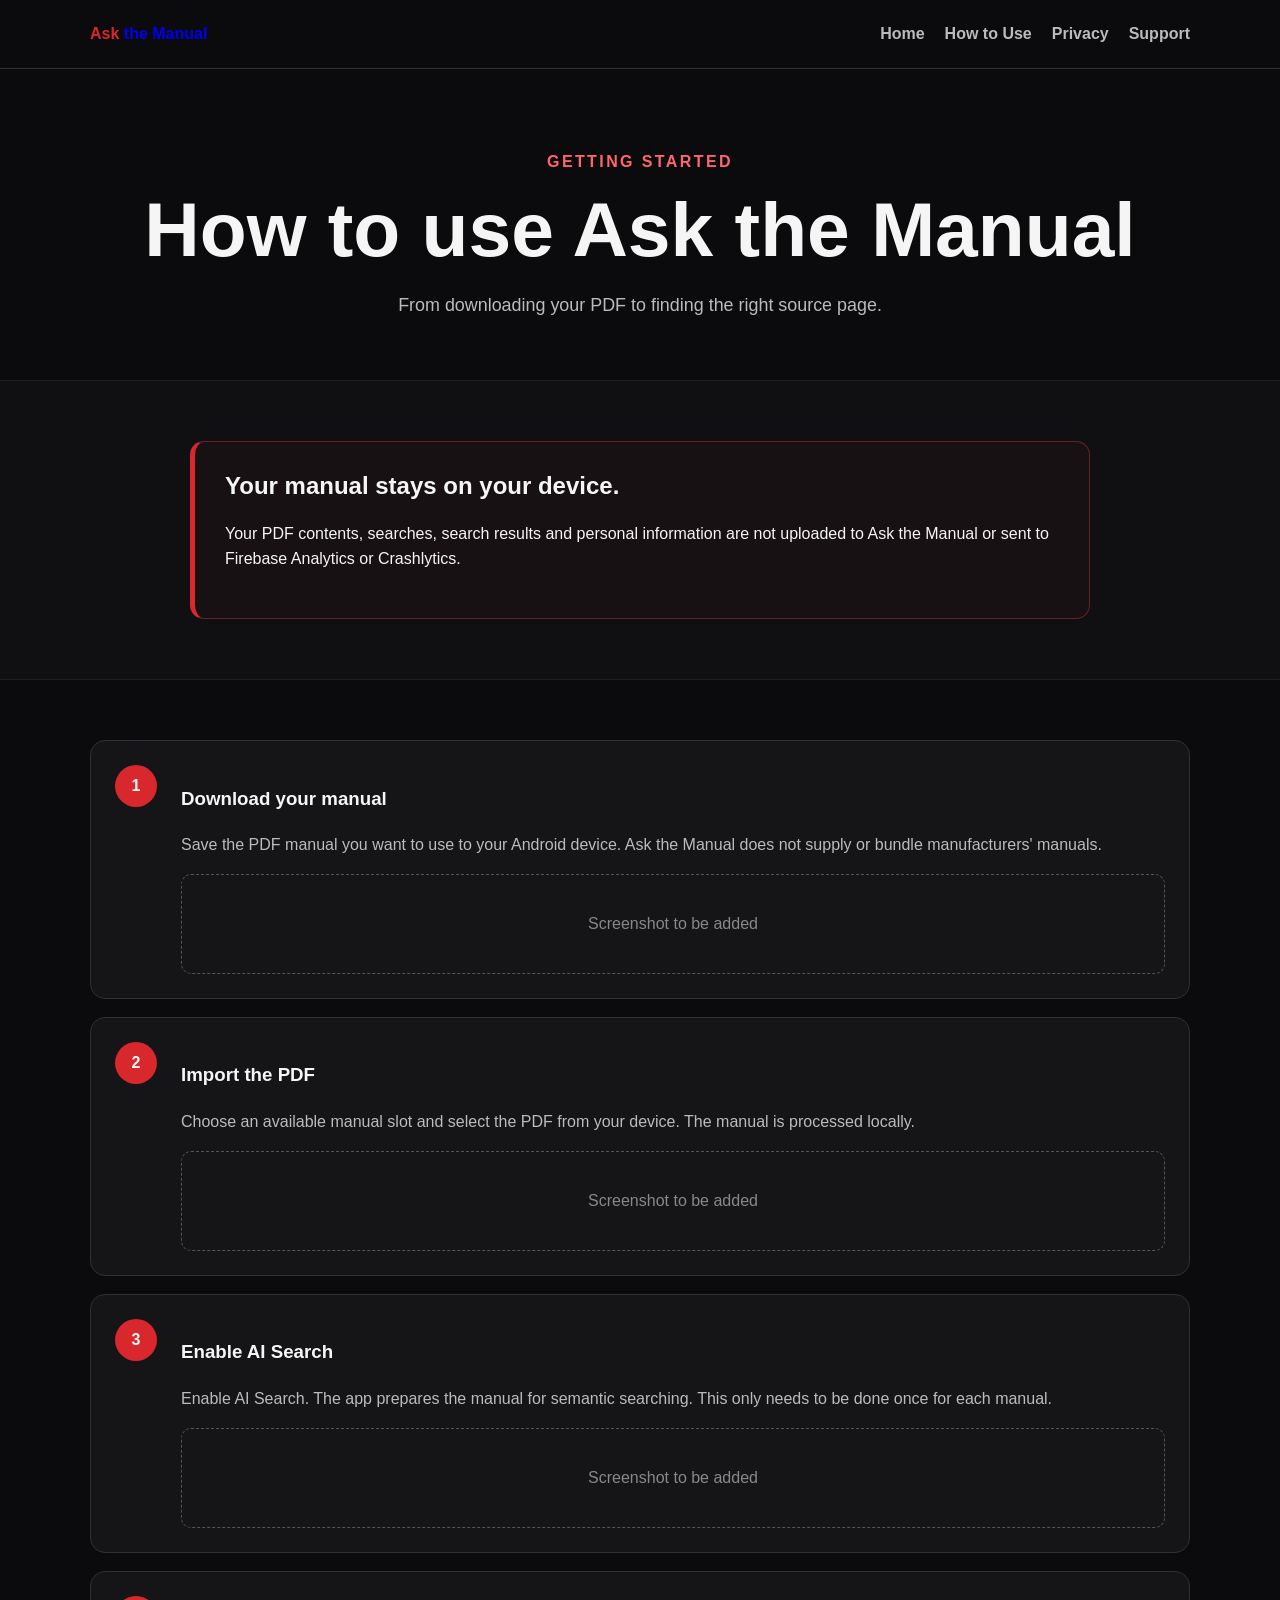
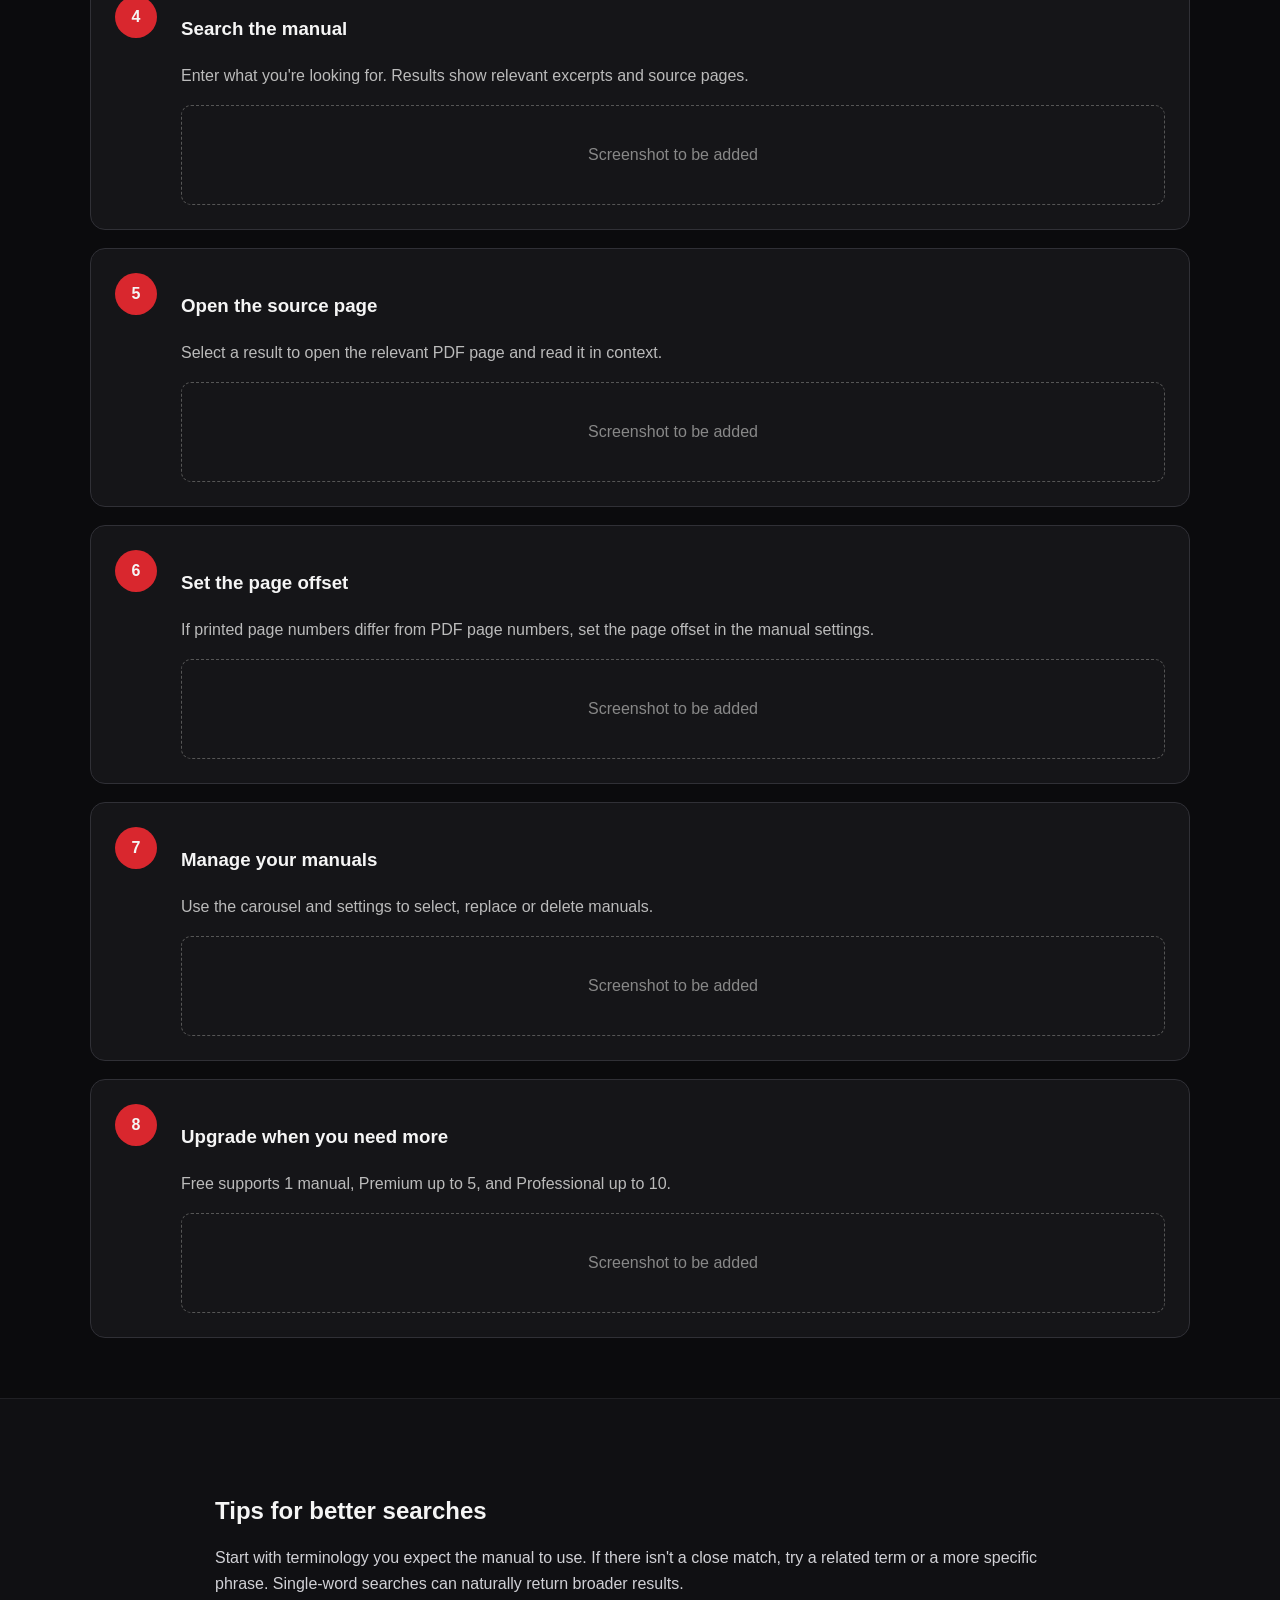
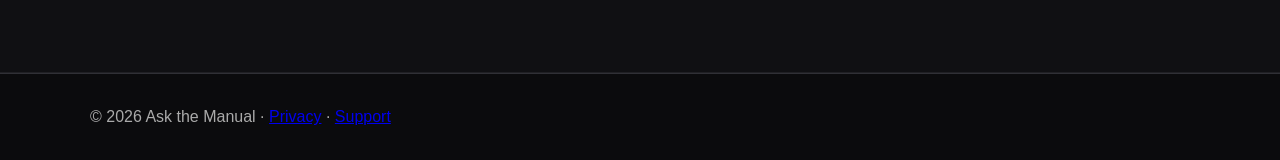
==== how-to-use/index.html @ 0e4098b2 "Add files via upload" ====
<!doctype html><html lang="en"><head><meta charset="utf-8"><meta name="viewport" content="width=device-width,initial-scale=1"><title>How to Use | Ask the Manual</title><link rel="stylesheet" href="/styles.css"></head><body><header><div class="wrap nav"><a class="brand" href="/"><span>Ask</span> the Manual</a><nav><a href="/">Home</a><a href="/how-to-use/">How to Use</a><a href="/privacy/">Privacy</a><a href="/support/">Support</a></nav></div></header><main><section class="hero"><div class="wrap"><div class="eyebrow">Getting started</div><h1>How to use Ask the Manual</h1><p class="lead">From downloading your PDF to finding the right source page.</p></div></section><section class="alt"><div class="wrap"><div class="privacy"><h2>Your manual stays on your device.</h2><p>Your PDF contents, searches, search results and personal information are not uploaded to Ask the Manual or sent to Firebase Analytics or Crashlytics.</p></div></div></section><section><div class="wrap"><div class="steps"><div class="step"><div class="num">1</div><div><h3>Download your manual</h3><p>Save the PDF manual you want to use to your Android device. Ask the Manual does not supply or bundle manufacturers' manuals.</p><div class="shot">Screenshot to be added</div></div></div><div class="step"><div class="num">2</div><div><h3>Import the PDF</h3><p>Choose an available manual slot and select the PDF from your device. The manual is processed locally.</p><div class="shot">Screenshot to be added</div></div></div><div class="step"><div class="num">3</div><div><h3>Enable AI Search</h3><p>Enable AI Search. The app prepares the manual for semantic searching. This only needs to be done once for each manual.</p><div class="shot">Screenshot to be added</div></div></div><div class="step"><div class="num">4</div><div><h3>Search the manual</h3><p>Enter what you're looking for. Results show relevant excerpts and source pages.</p><div class="shot">Screenshot to be added</div></div></div><div class="step"><div class="num">5</div><div><h3>Open the source page</h3><p>Select a result to open the relevant PDF page and read it in context.</p><div class="shot">Screenshot to be added</div></div></div><div class="step"><div class="num">6</div><div><h3>Set the page offset</h3><p>If printed page numbers differ from PDF page numbers, set the page offset in the manual settings.</p><div class="shot">Screenshot to be added</div></div></div><div class="step"><div class="num">7</div><div><h3>Manage your manuals</h3><p>Use the carousel and settings to select, replace or delete manuals.</p><div class="shot">Screenshot to be added</div></div></div><div class="step"><div class="num">8</div><div><h3>Upgrade when you need more</h3><p>Free supports 1 manual, Premium up to 5, and Professional up to 10.</p><div class="shot">Screenshot to be added</div></div></div></div></div></section><section class="alt"><div class="wrap prose"><h2>Tips for better searches</h2><p>Start with terminology you expect the manual to use. If there isn't a close match, try a related term or a more specific phrase. Single-word searches can naturally return broader results.</p></div></section></main><footer><div class="wrap">© 2026 Ask the Manual · <a href="/privacy/">Privacy</a> · <a href="/support/">Support</a></div></footer></body></html>
---- styles.css ----
body{margin:0;background:#0b0b0d;color:#f5f5f5;font-family:Arial,sans-serif;line-height:1.6}*{box-sizing:border-box}.wrap{width:min(1100px,calc(100% - 40px));margin:auto}header{border-bottom:1px solid #303036;background:#0b0b0d}.nav{min-height:68px;display:flex;align-items:center;justify-content:space-between}.brand{font-weight:800;text-decoration:none}.brand span{color:#d9272e}nav{display:flex;gap:20px}nav a{color:#bbb;text-decoration:none;font-weight:bold}.hero{padding:80px 0 60px;text-align:center}.eyebrow{color:#ff656b;text-transform:uppercase;letter-spacing:.15em;font-weight:bold}h1{font-size:clamp(2.4rem,7vw,4.8rem);line-height:1.05;margin:14px auto 22px}h2{line-height:1.2}.lead{max-width:760px;margin:auto;color:#bbb;font-size:1.12rem}section{padding:60px 0}.alt{background:#101013;border-block:1px solid #202024}.grid,.tiers{display:grid;grid-template-columns:repeat(3,1fr);gap:18px;margin-top:28px}.card,.step{background:#151518;border:1px solid #303036;border-radius:15px;padding:24px}.card p,.step p{color:#bbb}.privacy{max-width:900px;margin:auto;padding:30px;border:1px solid #652126;border-left:5px solid #d9272e;border-radius:14px;background:#171113}.privacy h2{margin-top:0}.actions{margin-top:28px;display:flex;justify-content:center;gap:12px}.button{padding:12px 18px;border-radius:10px;border:1px solid #444;text-decoration:none;font-weight:bold}.primary{background:#d9272e;border-color:#d9272e}.steps{display:grid;gap:18px}.step{display:grid;grid-template-columns:50px 1fr;gap:16px}.num{width:42px;height:42px;border-radius:50%;background:#d9272e;display:grid;place-items:center;font-weight:bold}.shot{margin-top:15px;min-height:100px;border:1px dashed #555;border-radius:10px;display:grid;place-items:center;color:#888}.prose{max-width:850px}.prose h2{margin-top:38px}.prose p{color:#d1d1d6}footer{border-top:1px solid #303036;padding:30px 0;color:#aaa}@media(max-width:760px){.nav{padding:15px 0;align-items:flex-start;flex-direction:column}.grid,.tiers{grid-template-columns:1fr}nav{flex-wrap:wrap}}
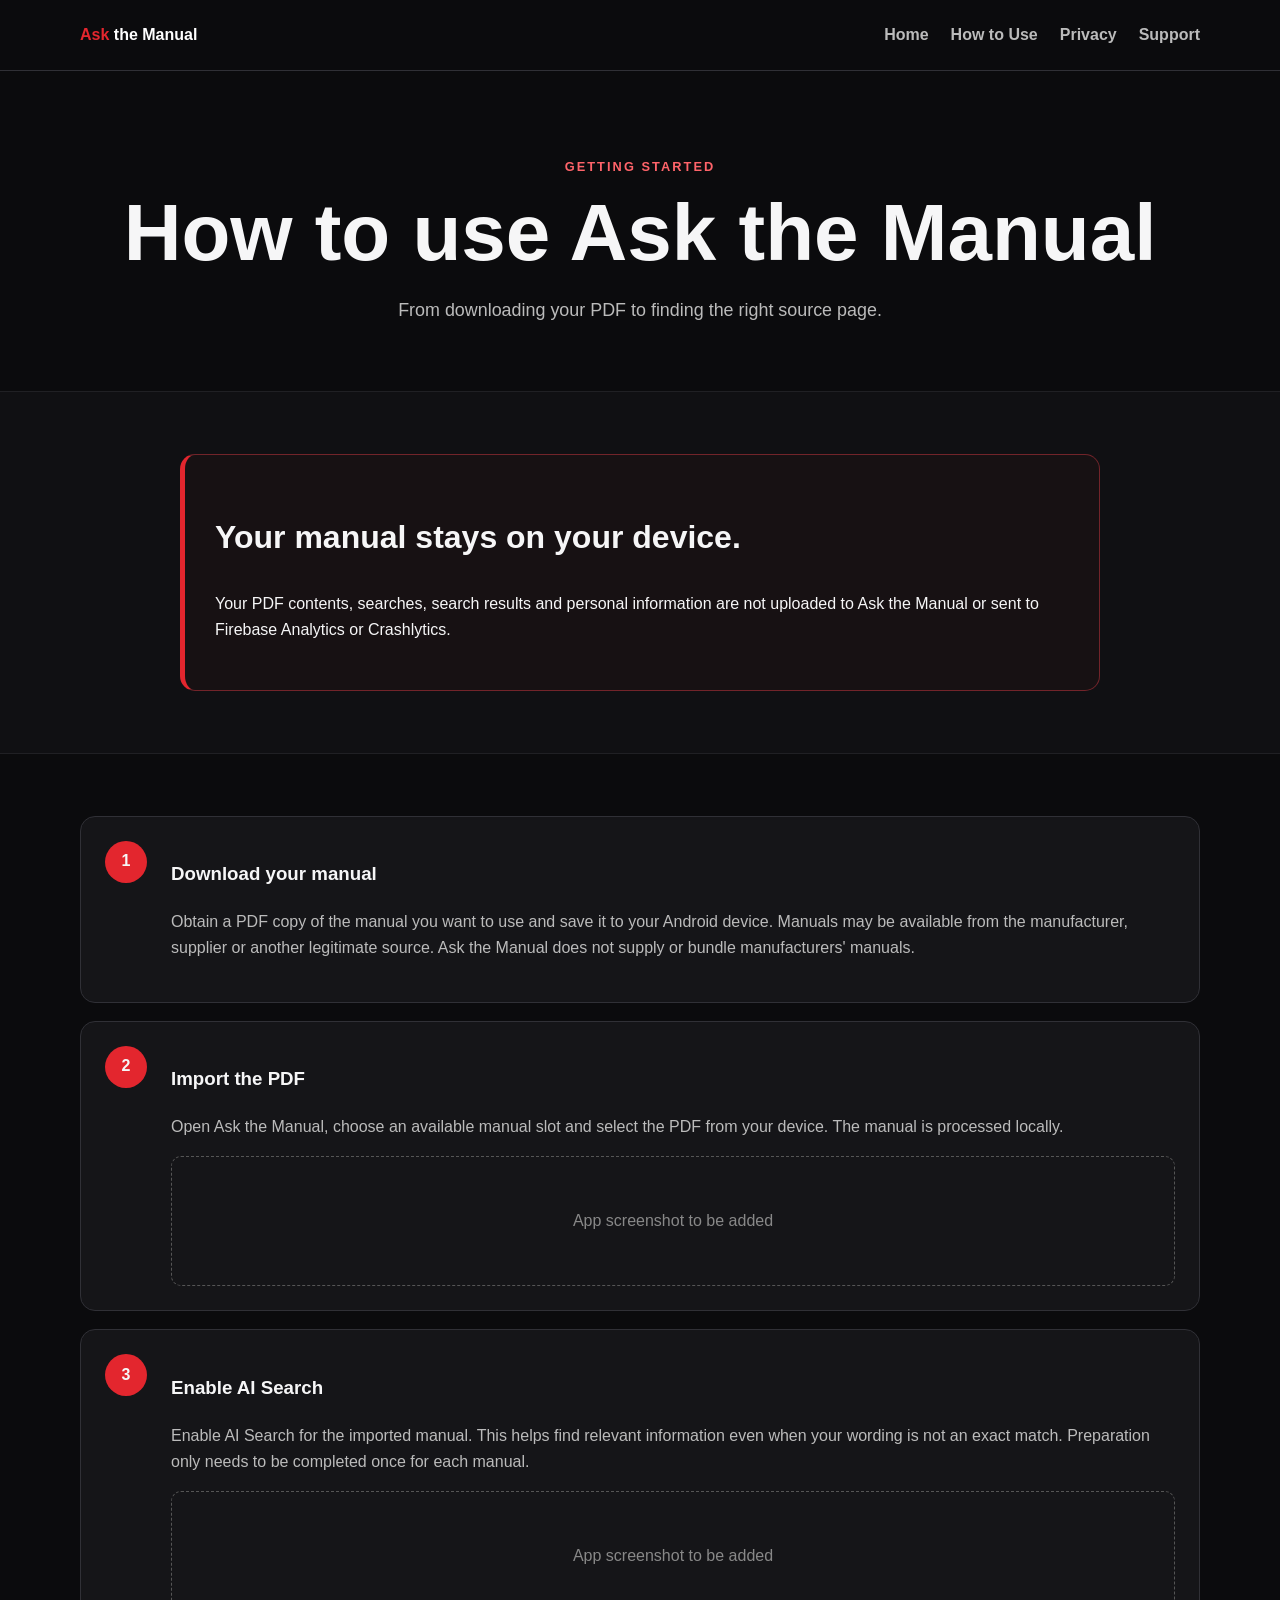
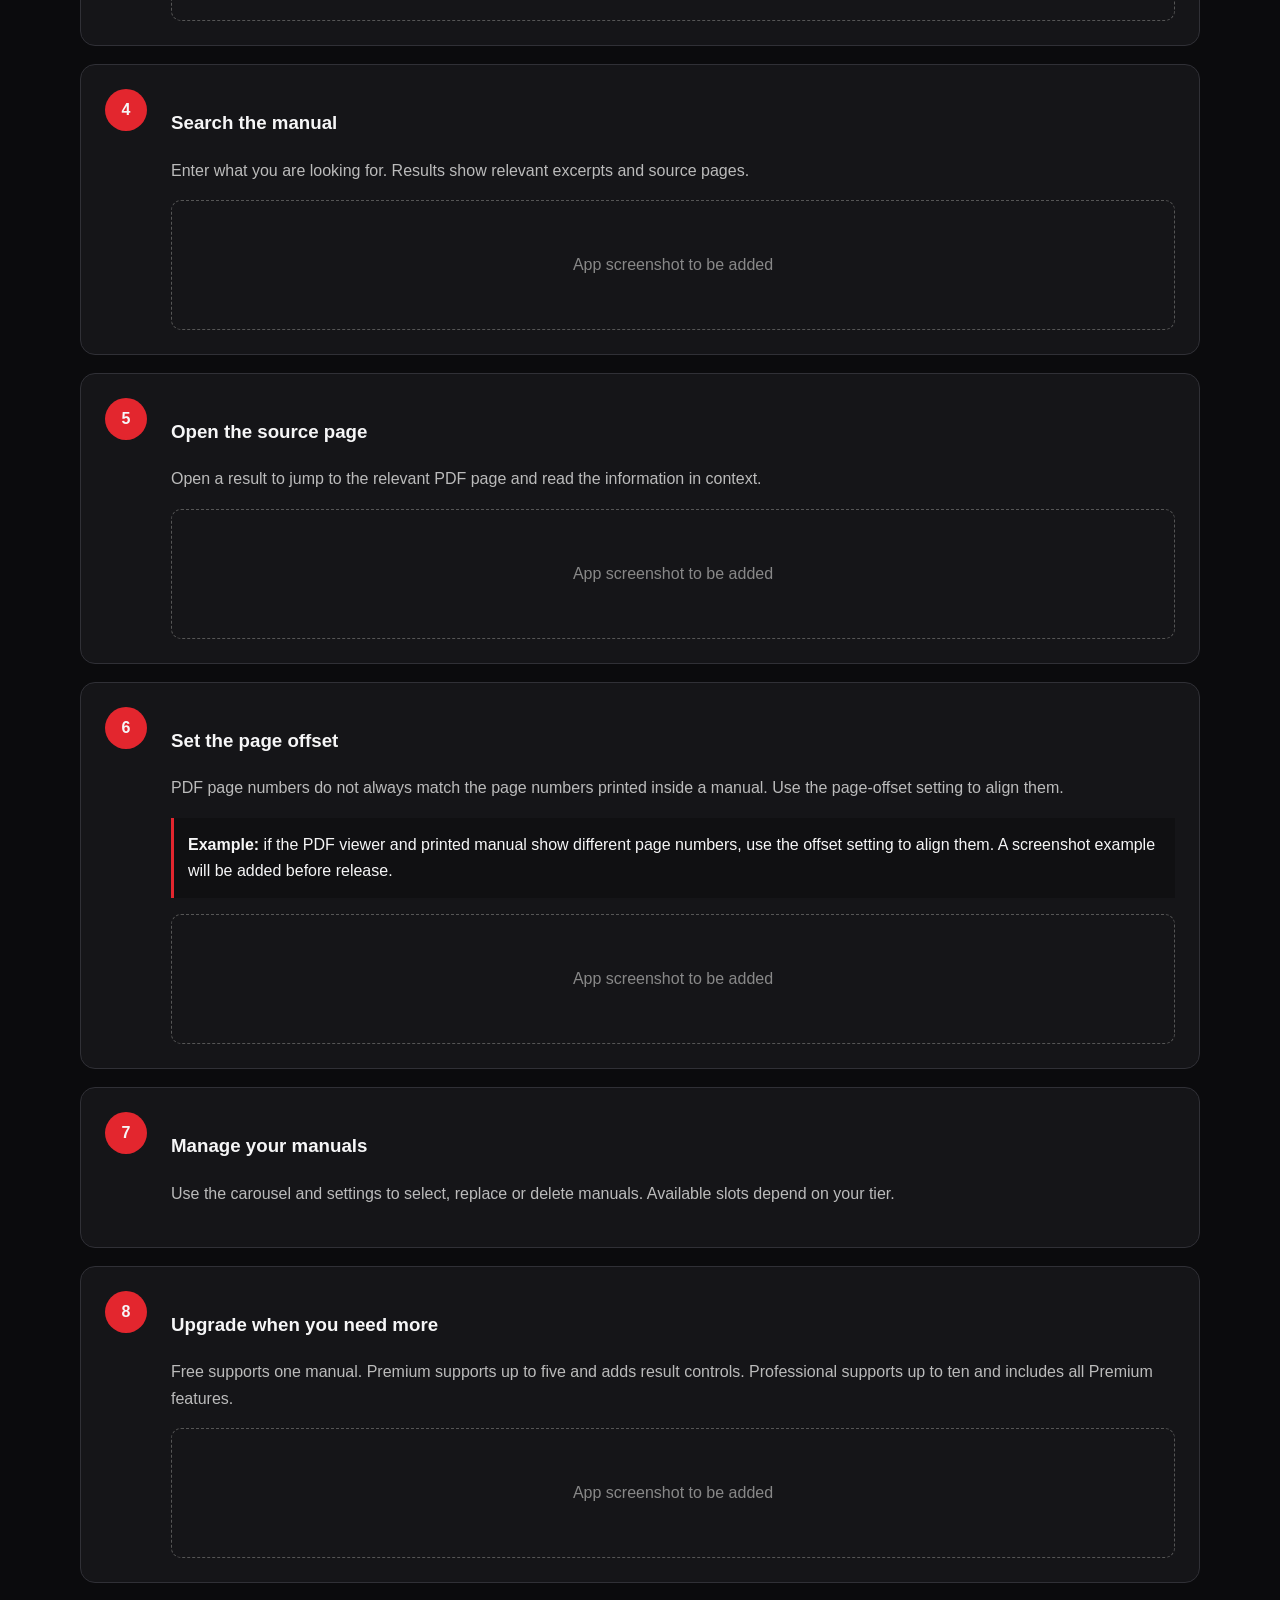
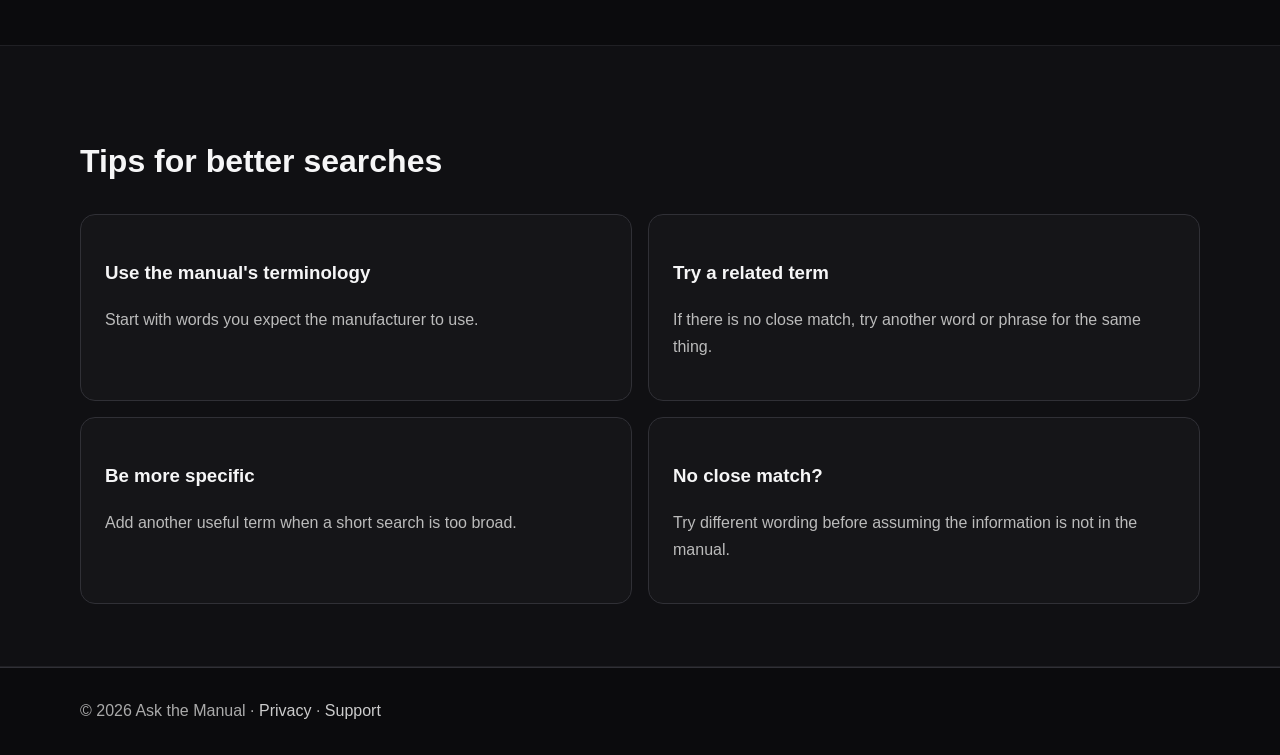
==== commit 8afe622b: "Add files via upload Update website to V2" ====
--- a/how-to-use/index.html
+++ b/how-to-use/index.html
@@ -1 +1 @@
-<!doctype html><html lang="en"><head><meta charset="utf-8"><meta name="viewport" content="width=device-width,initial-scale=1"><title>How to Use | Ask the Manual</title><link rel="stylesheet" href="/styles.css"></head><body><header><div class="wrap nav"><a class="brand" href="/"><span>Ask</span> the Manual</a><nav><a href="/">Home</a><a href="/how-to-use/">How to Use</a><a href="/privacy/">Privacy</a><a href="/support/">Support</a></nav></div></header><main><section class="hero"><div class="wrap"><div class="eyebrow">Getting started</div><h1>How to use Ask the Manual</h1><p class="lead">From downloading your PDF to finding the right source page.</p></div></section><section class="alt"><div class="wrap"><div class="privacy"><h2>Your manual stays on your device.</h2><p>Your PDF contents, searches, search results and personal information are not uploaded to Ask the Manual or sent to Firebase Analytics or Crashlytics.</p></div></div></section><section><div class="wrap"><div class="steps"><div class="step"><div class="num">1</div><div><h3>Download your manual</h3><p>Save the PDF manual you want to use to your Android device. Ask the Manual does not supply or bundle manufacturers' manuals.</p><div class="shot">Screenshot to be added</div></div></div><div class="step"><div class="num">2</div><div><h3>Import the PDF</h3><p>Choose an available manual slot and select the PDF from your device. The manual is processed locally.</p><div class="shot">Screenshot to be added</div></div></div><div class="step"><div class="num">3</div><div><h3>Enable AI Search</h3><p>Enable AI Search. The app prepares the manual for semantic searching. This only needs to be done once for each manual.</p><div class="shot">Screenshot to be added</div></div></div><div class="step"><div class="num">4</div><div><h3>Search the manual</h3><p>Enter what you're looking for. Results show relevant excerpts and source pages.</p><div class="shot">Screenshot to be added</div></div></div><div class="step"><div class="num">5</div><div><h3>Open the source page</h3><p>Select a result to open the relevant PDF page and read it in context.</p><div class="shot">Screenshot to be added</div></div></div><div class="step"><div class="num">6</div><div><h3>Set the page offset</h3><p>If printed page numbers differ from PDF page numbers, set the page offset in the manual settings.</p><div class="shot">Screenshot to be added</div></div></div><div class="step"><div class="num">7</div><div><h3>Manage your manuals</h3><p>Use the carousel and settings to select, replace or delete manuals.</p><div class="shot">Screenshot to be added</div></div></div><div class="step"><div class="num">8</div><div><h3>Upgrade when you need more</h3><p>Free supports 1 manual, Premium up to 5, and Professional up to 10.</p><div class="shot">Screenshot to be added</div></div></div></div></div></section><section class="alt"><div class="wrap prose"><h2>Tips for better searches</h2><p>Start with terminology you expect the manual to use. If there isn't a close match, try a related term or a more specific phrase. Single-word searches can naturally return broader results.</p></div></section></main><footer><div class="wrap">© 2026 Ask the Manual · <a href="/privacy/">Privacy</a> · <a href="/support/">Support</a></div></footer></body></html>+<!doctype html><html lang="en"><head><meta charset="utf-8"><meta name="viewport" content="width=device-width,initial-scale=1"><title>How to Use | Ask the Manual</title><link rel="stylesheet" href="/styles.css"></head><body><header><div class="wrap nav"><a class="brand" href="/"><span>Ask</span> the Manual</a><nav><a href="/">Home</a><a href="/how-to-use/">How to Use</a><a href="/privacy/">Privacy</a><a href="/support/">Support</a></nav></div></header><main><section class="hero"><div class="wrap"><div class="eyebrow">Getting started</div><h1>How to use Ask the Manual</h1><p class="lead">From downloading your PDF to finding the right source page.</p></div></section><section class="alt"><div class="wrap"><div class="privacybox"><h2>Your manual stays on your device.</h2><p>Your PDF contents, searches, search results and personal information are not uploaded to Ask the Manual or sent to Firebase Analytics or Crashlytics.</p></div></div></section><section><div class="wrap"><div class="steps"><div class="step"><div class="num">1</div><div><h3>Download your manual</h3><p>Obtain a PDF copy of the manual you want to use and save it to your Android device. Manuals may be available from the manufacturer, supplier or another legitimate source. Ask the Manual does not supply or bundle manufacturers' manuals.</p></div></div><div class="step"><div class="num">2</div><div><h3>Import the PDF</h3><p>Open Ask the Manual, choose an available manual slot and select the PDF from your device. The manual is processed locally.</p><div class="shot">App screenshot to be added</div></div></div><div class="step"><div class="num">3</div><div><h3>Enable AI Search</h3><p>Enable AI Search for the imported manual. This helps find relevant information even when your wording is not an exact match. Preparation only needs to be completed once for each manual.</p><div class="shot">App screenshot to be added</div></div></div><div class="step"><div class="num">4</div><div><h3>Search the manual</h3><p>Enter what you are looking for. Results show relevant excerpts and source pages.</p><div class="shot">App screenshot to be added</div></div></div><div class="step"><div class="num">5</div><div><h3>Open the source page</h3><p>Open a result to jump to the relevant PDF page and read the information in context.</p><div class="shot">App screenshot to be added</div></div></div><div class="step"><div class="num">6</div><div><h3>Set the page offset</h3><p>PDF page numbers do not always match the page numbers printed inside a manual. Use the page-offset setting to align them.</p><div class="example"><strong>Example:</strong> if the PDF viewer and printed manual show different page numbers, use the offset setting to align them. A screenshot example will be added before release.</div><div class="shot">App screenshot to be added</div></div></div><div class="step"><div class="num">7</div><div><h3>Manage your manuals</h3><p>Use the carousel and settings to select, replace or delete manuals. Available slots depend on your tier.</p></div></div><div class="step"><div class="num">8</div><div><h3>Upgrade when you need more</h3><p>Free supports one manual. Premium supports up to five and adds result controls. Professional supports up to ten and includes all Premium features.</p><div class="shot">App screenshot to be added</div></div></div></div></div></section><section class="alt"><div class="wrap"><h2>Tips for better searches</h2><div class="tips"><div class="tip"><h3>Use the manual's terminology</h3><p>Start with words you expect the manufacturer to use.</p></div><div class="tip"><h3>Try a related term</h3><p>If there is no close match, try another word or phrase for the same thing.</p></div><div class="tip"><h3>Be more specific</h3><p>Add another useful term when a short search is too broad.</p></div><div class="tip"><h3>No close match?</h3><p>Try different wording before assuming the information is not in the manual.</p></div></div></div></section></main><footer><div class="wrap">© 2026 Ask the Manual · <a href="/privacy/">Privacy</a> · <a href="/support/">Support</a></div></footer></body></html>
--- a/styles.css
+++ b/styles.css
@@ -1 +1 @@
-body{margin:0;background:#0b0b0d;color:#f5f5f5;font-family:Arial,sans-serif;line-height:1.6}*{box-sizing:border-box}.wrap{width:min(1100px,calc(100% - 40px));margin:auto}header{border-bottom:1px solid #303036;background:#0b0b0d}.nav{min-height:68px;display:flex;align-items:center;justify-content:space-between}.brand{font-weight:800;text-decoration:none}.brand span{color:#d9272e}nav{display:flex;gap:20px}nav a{color:#bbb;text-decoration:none;font-weight:bold}.hero{padding:80px 0 60px;text-align:center}.eyebrow{color:#ff656b;text-transform:uppercase;letter-spacing:.15em;font-weight:bold}h1{font-size:clamp(2.4rem,7vw,4.8rem);line-height:1.05;margin:14px auto 22px}h2{line-height:1.2}.lead{max-width:760px;margin:auto;color:#bbb;font-size:1.12rem}section{padding:60px 0}.alt{background:#101013;border-block:1px solid #202024}.grid,.tiers{display:grid;grid-template-columns:repeat(3,1fr);gap:18px;margin-top:28px}.card,.step{background:#151518;border:1px solid #303036;border-radius:15px;padding:24px}.card p,.step p{color:#bbb}.privacy{max-width:900px;margin:auto;padding:30px;border:1px solid #652126;border-left:5px solid #d9272e;border-radius:14px;background:#171113}.privacy h2{margin-top:0}.actions{margin-top:28px;display:flex;justify-content:center;gap:12px}.button{padding:12px 18px;border-radius:10px;border:1px solid #444;text-decoration:none;font-weight:bold}.primary{background:#d9272e;border-color:#d9272e}.steps{display:grid;gap:18px}.step{display:grid;grid-template-columns:50px 1fr;gap:16px}.num{width:42px;height:42px;border-radius:50%;background:#d9272e;display:grid;place-items:center;font-weight:bold}.shot{margin-top:15px;min-height:100px;border:1px dashed #555;border-radius:10px;display:grid;place-items:center;color:#888}.prose{max-width:850px}.prose h2{margin-top:38px}.prose p{color:#d1d1d6}footer{border-top:1px solid #303036;padding:30px 0;color:#aaa}@media(max-width:760px){.nav{padding:15px 0;align-items:flex-start;flex-direction:column}.grid,.tiers{grid-template-columns:1fr}nav{flex-wrap:wrap}}+*{box-sizing:border-box}body{margin:0;background:#0b0b0d;color:#f6f6f7;font-family:Arial,sans-serif;line-height:1.65}a{color:#ff686e;text-underline-offset:3px}.wrap{width:min(1120px,calc(100% - 40px));margin:auto}header{border-bottom:1px solid #303036;background:#0b0b0d;position:sticky;top:0;z-index:2}.nav{min-height:70px;display:flex;align-items:center;justify-content:space-between;gap:24px}.brand{font-weight:bold;text-decoration:none;color:#fff}.brand span{color:#e3262e}nav{display:flex;gap:22px;flex-wrap:wrap}nav a{color:#bbb;text-decoration:none;font-weight:bold}nav a:hover{color:#fff}.hero{padding:85px 0 65px;text-align:center}.eyebrow{color:#ff646a;text-transform:uppercase;letter-spacing:.16em;font-weight:bold;font-size:.8rem}h1{font-size:clamp(2.6rem,7vw,5rem);line-height:1.04;margin:14px auto 22px}h2{font-size:2rem}.lead,.intro{color:#bbb;max-width:780px}.lead{margin:auto;font-size:1.12rem}section{padding:62px 0}.alt{background:#101013;border-block:1px solid #202024}.privacybox{max-width:920px;margin:auto;padding:30px;border:1px solid #72242a;border-left:5px solid #e3262e;border-radius:15px;background:#171113}.grid,.tiers{display:grid;grid-template-columns:repeat(3,1fr);gap:18px}.card,.step,.tip{background:#151518;border:1px solid #303036;border-radius:15px;padding:24px}.card p,.card li,.step p,.tip p{color:#bbb}.tiers ul{padding-left:20px}.actions{margin-top:28px;display:flex;justify-content:center;gap:12px}.button{padding:12px 18px;border:1px solid #555;border-radius:10px;text-decoration:none;color:#fff;font-weight:bold}.primary{background:#e3262e;border-color:#e3262e}.steps{display:grid;gap:18px}.step{display:grid;grid-template-columns:50px 1fr;gap:16px}.num{width:42px;height:42px;border-radius:50%;background:#e3262e;display:grid;place-items:center;font-weight:bold}.shot{margin-top:16px;min-height:130px;border:1px dashed #555;border-radius:10px;display:grid;place-items:center;color:#888}.example{margin-top:15px;padding:14px;border-left:3px solid #e3262e;background:#101012}.tips{display:grid;grid-template-columns:repeat(2,1fr);gap:16px}.prose{max-width:880px}.prose h2{font-size:1.55rem;margin-top:40px}.prose p{color:#d2d2d7}.faq{display:grid;gap:14px}.play{display:flex;justify-content:space-between;align-items:center;gap:20px;padding:25px;border:1px solid #303036;border-radius:15px;background:#151518}.pill{border:1px solid #555;border-radius:999px;padding:9px 14px}footer{border-top:1px solid #303036;padding:30px 0;color:#aaa}footer a{color:#ccc;text-decoration:none}@media(max-width:760px){.nav{flex-direction:column;align-items:flex-start;padding:15px 0}.grid,.tiers,.tips{grid-template-columns:1fr}.play{flex-direction:column;align-items:flex-start}}
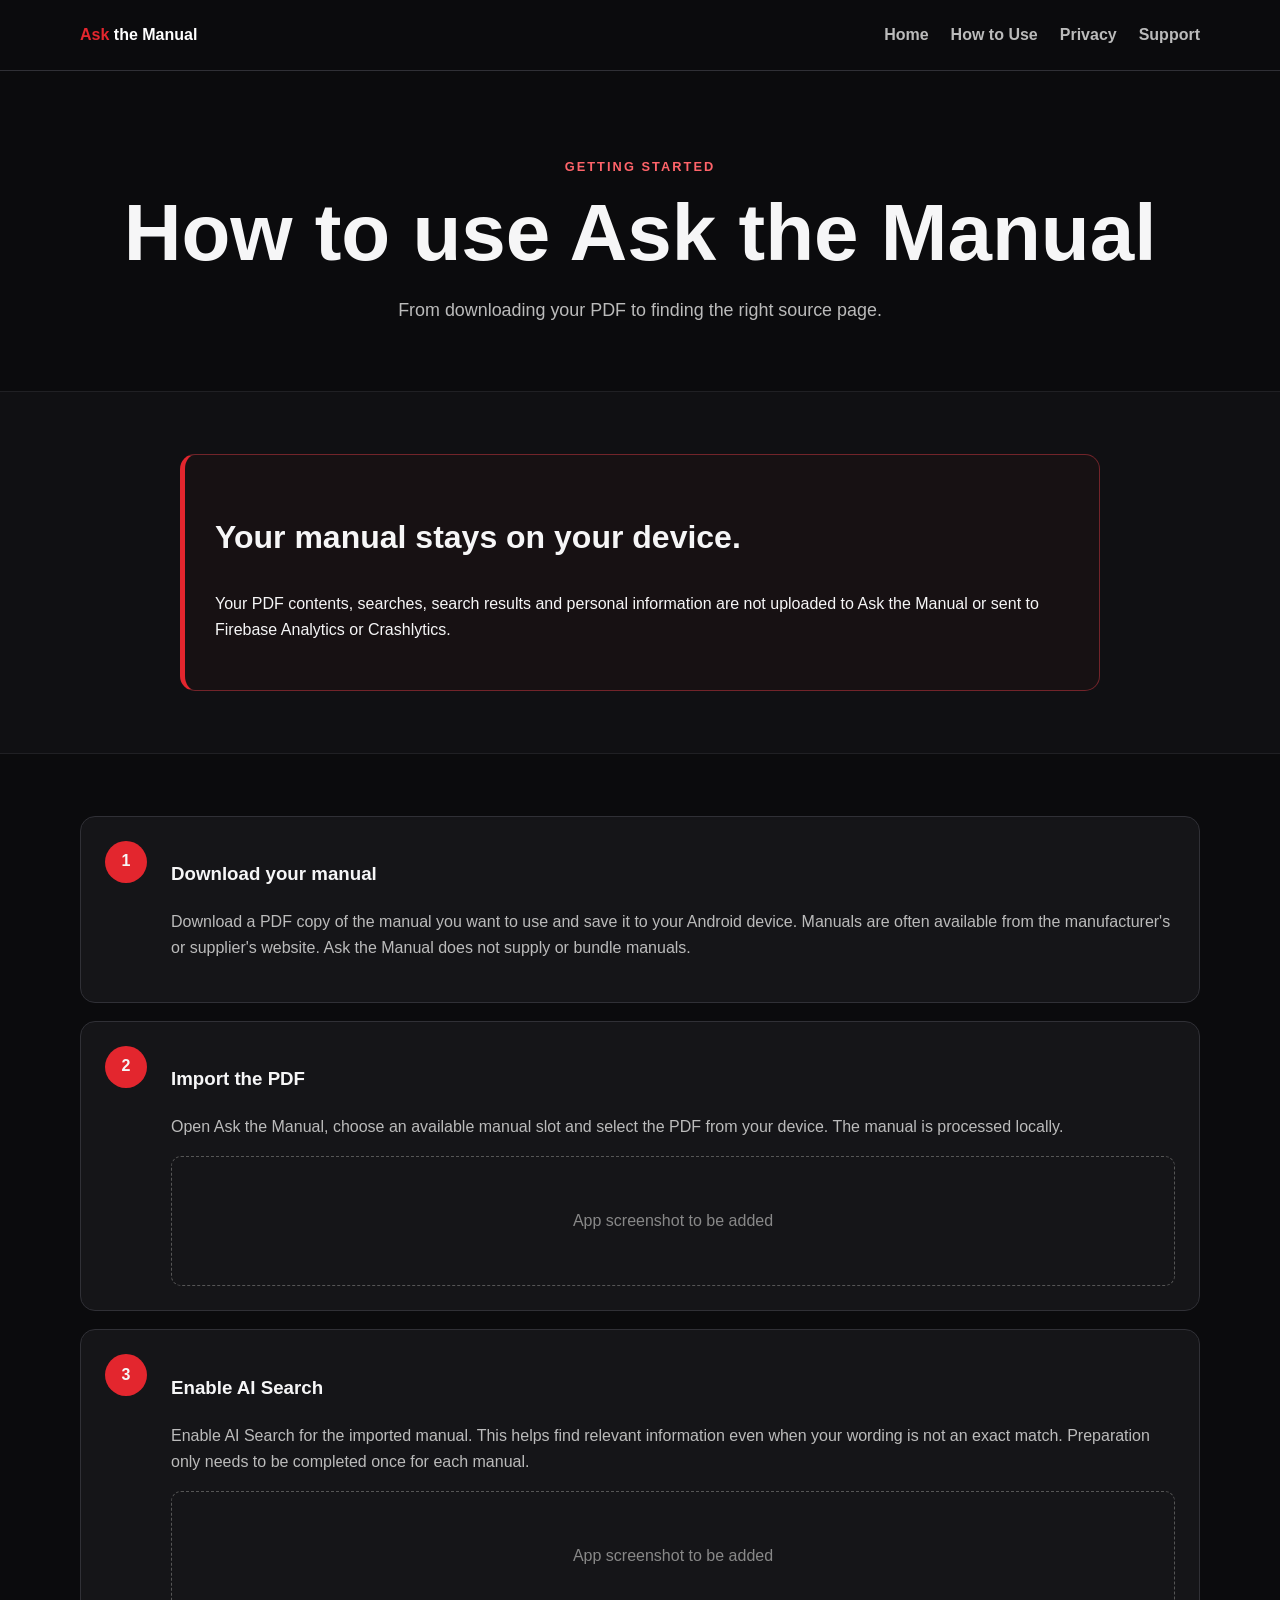
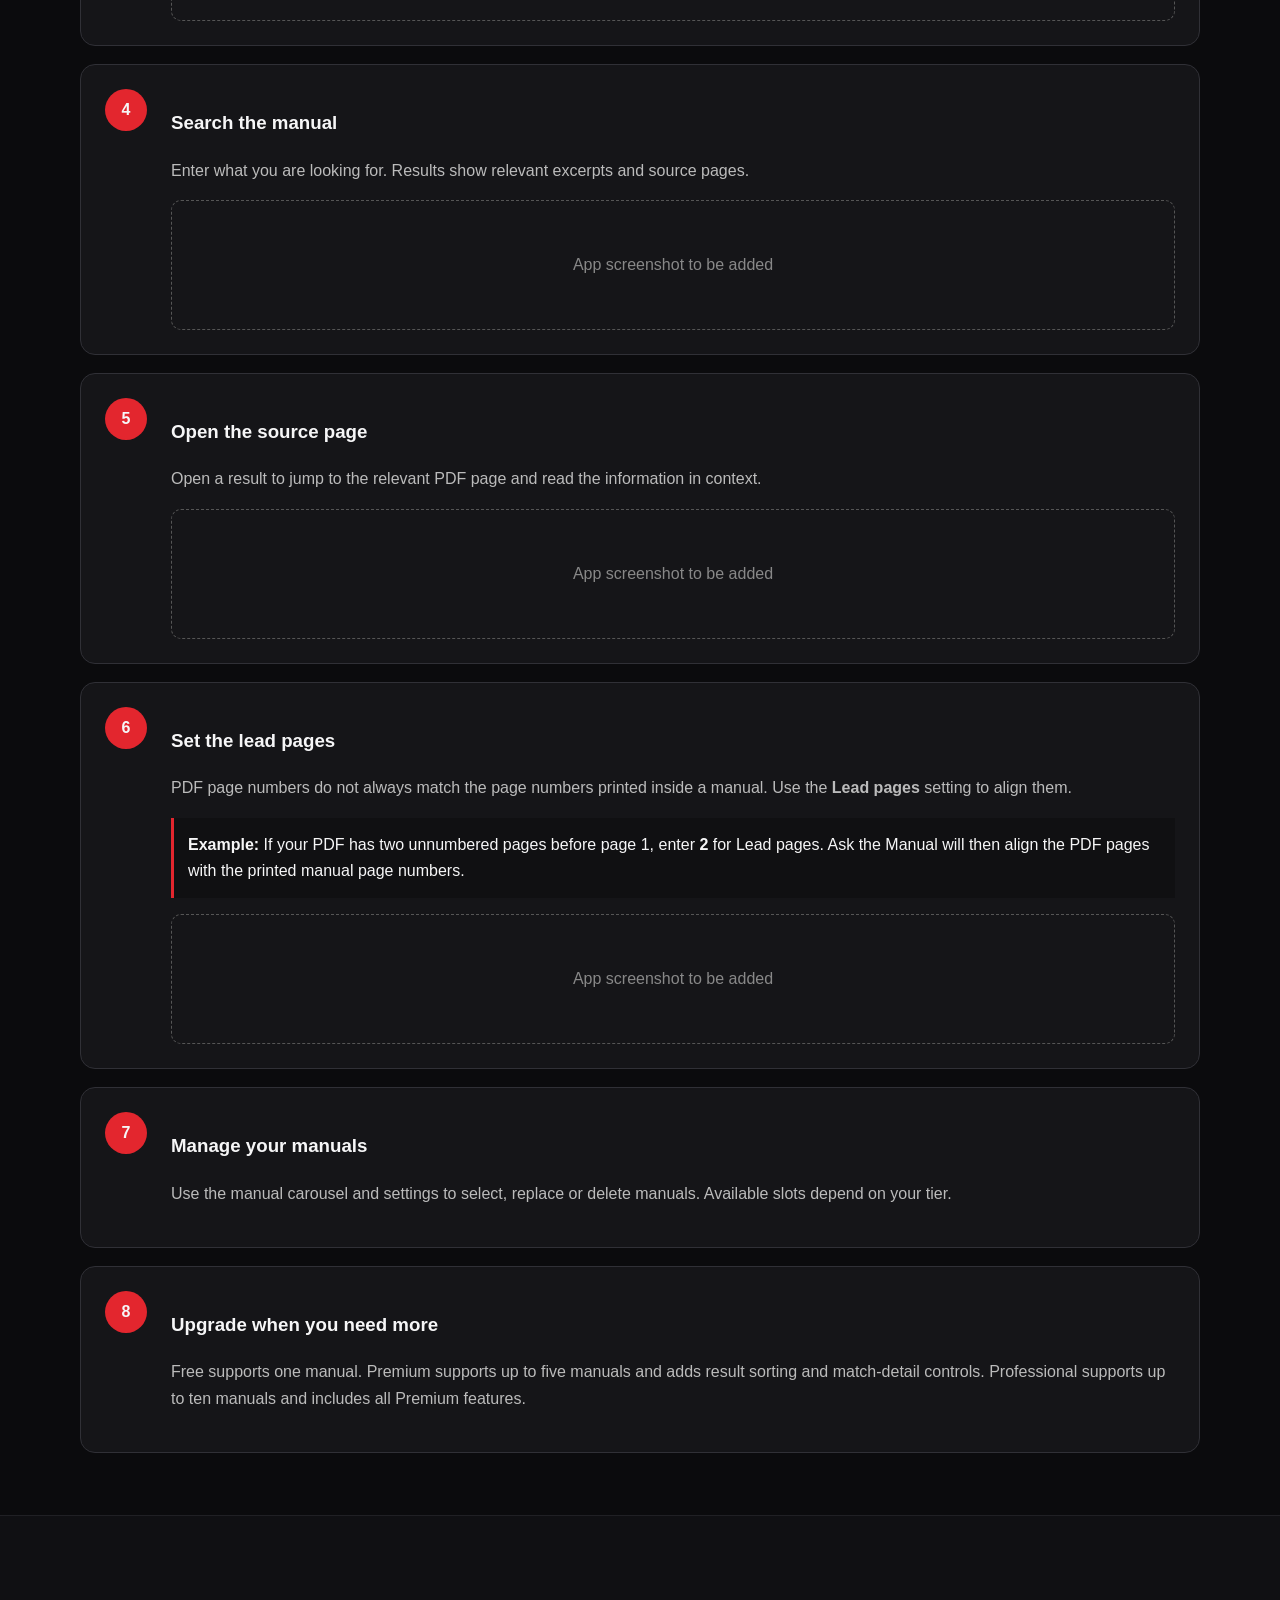
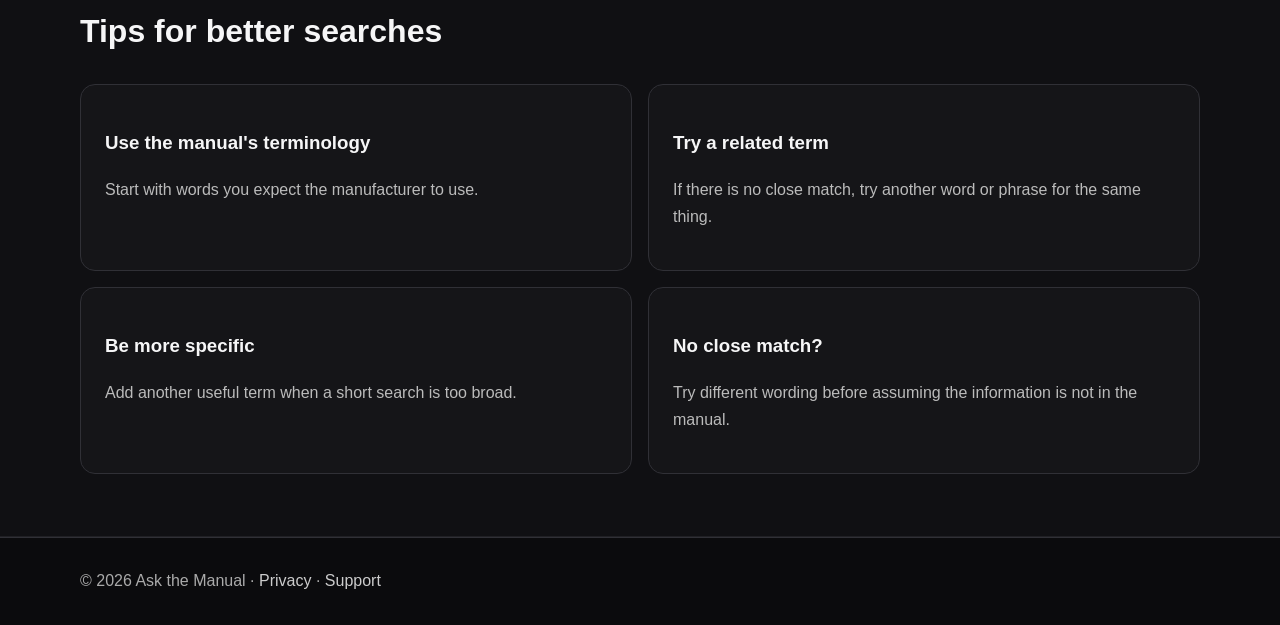
==== commit 0191af6d: "Add files via upload" ====
--- a/how-to-use/index.html
+++ b/how-to-use/index.html
@@ -1 +1,16 @@
-<!doctype html><html lang="en"><head><meta charset="utf-8"><meta name="viewport" content="width=device-width,initial-scale=1"><title>How to Use | Ask the Manual</title><link rel="stylesheet" href="/styles.css"></head><body><header><div class="wrap nav"><a class="brand" href="/"><span>Ask</span> the Manual</a><nav><a href="/">Home</a><a href="/how-to-use/">How to Use</a><a href="/privacy/">Privacy</a><a href="/support/">Support</a></nav></div></header><main><section class="hero"><div class="wrap"><div class="eyebrow">Getting started</div><h1>How to use Ask the Manual</h1><p class="lead">From downloading your PDF to finding the right source page.</p></div></section><section class="alt"><div class="wrap"><div class="privacybox"><h2>Your manual stays on your device.</h2><p>Your PDF contents, searches, search results and personal information are not uploaded to Ask the Manual or sent to Firebase Analytics or Crashlytics.</p></div></div></section><section><div class="wrap"><div class="steps"><div class="step"><div class="num">1</div><div><h3>Download your manual</h3><p>Obtain a PDF copy of the manual you want to use and save it to your Android device. Manuals may be available from the manufacturer, supplier or another legitimate source. Ask the Manual does not supply or bundle manufacturers' manuals.</p></div></div><div class="step"><div class="num">2</div><div><h3>Import the PDF</h3><p>Open Ask the Manual, choose an available manual slot and select the PDF from your device. The manual is processed locally.</p><div class="shot">App screenshot to be added</div></div></div><div class="step"><div class="num">3</div><div><h3>Enable AI Search</h3><p>Enable AI Search for the imported manual. This helps find relevant information even when your wording is not an exact match. Preparation only needs to be completed once for each manual.</p><div class="shot">App screenshot to be added</div></div></div><div class="step"><div class="num">4</div><div><h3>Search the manual</h3><p>Enter what you are looking for. Results show relevant excerpts and source pages.</p><div class="shot">App screenshot to be added</div></div></div><div class="step"><div class="num">5</div><div><h3>Open the source page</h3><p>Open a result to jump to the relevant PDF page and read the information in context.</p><div class="shot">App screenshot to be added</div></div></div><div class="step"><div class="num">6</div><div><h3>Set the page offset</h3><p>PDF page numbers do not always match the page numbers printed inside a manual. Use the page-offset setting to align them.</p><div class="example"><strong>Example:</strong> if the PDF viewer and printed manual show different page numbers, use the offset setting to align them. A screenshot example will be added before release.</div><div class="shot">App screenshot to be added</div></div></div><div class="step"><div class="num">7</div><div><h3>Manage your manuals</h3><p>Use the carousel and settings to select, replace or delete manuals. Available slots depend on your tier.</p></div></div><div class="step"><div class="num">8</div><div><h3>Upgrade when you need more</h3><p>Free supports one manual. Premium supports up to five and adds result controls. Professional supports up to ten and includes all Premium features.</p><div class="shot">App screenshot to be added</div></div></div></div></div></section><section class="alt"><div class="wrap"><h2>Tips for better searches</h2><div class="tips"><div class="tip"><h3>Use the manual's terminology</h3><p>Start with words you expect the manufacturer to use.</p></div><div class="tip"><h3>Try a related term</h3><p>If there is no close match, try another word or phrase for the same thing.</p></div><div class="tip"><h3>Be more specific</h3><p>Add another useful term when a short search is too broad.</p></div><div class="tip"><h3>No close match?</h3><p>Try different wording before assuming the information is not in the manual.</p></div></div></div></section></main><footer><div class="wrap">© 2026 Ask the Manual · <a href="/privacy/">Privacy</a> · <a href="/support/">Support</a></div></footer></body></html>+<!doctype html><html lang="en"><head><meta charset="utf-8"><meta name="viewport" content="width=device-width,initial-scale=1"><title>How to Use | Ask the Manual</title><link rel="stylesheet" href="/styles.css"></head><body>
+<header><div class="wrap nav"><a class="brand" href="/"><span>Ask</span> the Manual</a><nav><a href="/">Home</a><a href="/how-to-use/">How to Use</a><a href="/privacy/">Privacy</a><a href="/support/">Support</a></nav></div></header><main>
+<section class="hero"><div class="wrap"><div class="eyebrow">Getting started</div><h1>How to use Ask the Manual</h1><p class="lead">From downloading your PDF to finding the right source page.</p></div></section>
+<section class="alt"><div class="wrap"><div class="privacybox"><h2>Your manual stays on your device.</h2><p>Your PDF contents, searches, search results and personal information are not uploaded to Ask the Manual or sent to Firebase Analytics or Crashlytics.</p></div></div></section>
+<section><div class="wrap"><div class="steps">
+<div class="step"><div class="num">1</div><div><h3>Download your manual</h3><p>Download a PDF copy of the manual you want to use and save it to your Android device. Manuals are often available from the manufacturer's or supplier's website. Ask the Manual does not supply or bundle manuals.</p></div></div>
+<div class="step"><div class="num">2</div><div><h3>Import the PDF</h3><p>Open Ask the Manual, choose an available manual slot and select the PDF from your device. The manual is processed locally.</p><div class="shot">App screenshot to be added</div></div></div>
+<div class="step"><div class="num">3</div><div><h3>Enable AI Search</h3><p>Enable AI Search for the imported manual. This helps find relevant information even when your wording is not an exact match. Preparation only needs to be completed once for each manual.</p><div class="shot">App screenshot to be added</div></div></div>
+<div class="step"><div class="num">4</div><div><h3>Search the manual</h3><p>Enter what you are looking for. Results show relevant excerpts and source pages.</p><div class="shot">App screenshot to be added</div></div></div>
+<div class="step"><div class="num">5</div><div><h3>Open the source page</h3><p>Open a result to jump to the relevant PDF page and read the information in context.</p><div class="shot">App screenshot to be added</div></div></div>
+<div class="step"><div class="num">6</div><div><h3>Set the lead pages</h3><p>PDF page numbers do not always match the page numbers printed inside a manual. Use the <strong>Lead pages</strong> setting to align them.</p><div class="example"><strong>Example:</strong> If your PDF has two unnumbered pages before page 1, enter <strong>2</strong> for Lead pages. Ask the Manual will then align the PDF pages with the printed manual page numbers.</div><div class="shot">App screenshot to be added</div></div></div>
+<div class="step"><div class="num">7</div><div><h3>Manage your manuals</h3><p>Use the manual carousel and settings to select, replace or delete manuals. Available slots depend on your tier.</p></div></div>
+<div class="step"><div class="num">8</div><div><h3>Upgrade when you need more</h3><p>Free supports one manual. Premium supports up to five manuals and adds result sorting and match-detail controls. Professional supports up to ten manuals and includes all Premium features.</p></div></div>
+</div></div></section>
+<section class="alt"><div class="wrap"><h2>Tips for better searches</h2><div class="tips"><div class="tip"><h3>Use the manual's terminology</h3><p>Start with words you expect the manufacturer to use.</p></div><div class="tip"><h3>Try a related term</h3><p>If there is no close match, try another word or phrase for the same thing.</p></div><div class="tip"><h3>Be more specific</h3><p>Add another useful term when a short search is too broad.</p></div><div class="tip"><h3>No close match?</h3><p>Try different wording before assuming the information is not in the manual.</p></div></div></div></section></main>
+<footer><div class="wrap">© 2026 Ask the Manual · <a href="/privacy/">Privacy</a> · <a href="/support/">Support</a></div></footer></body></html>
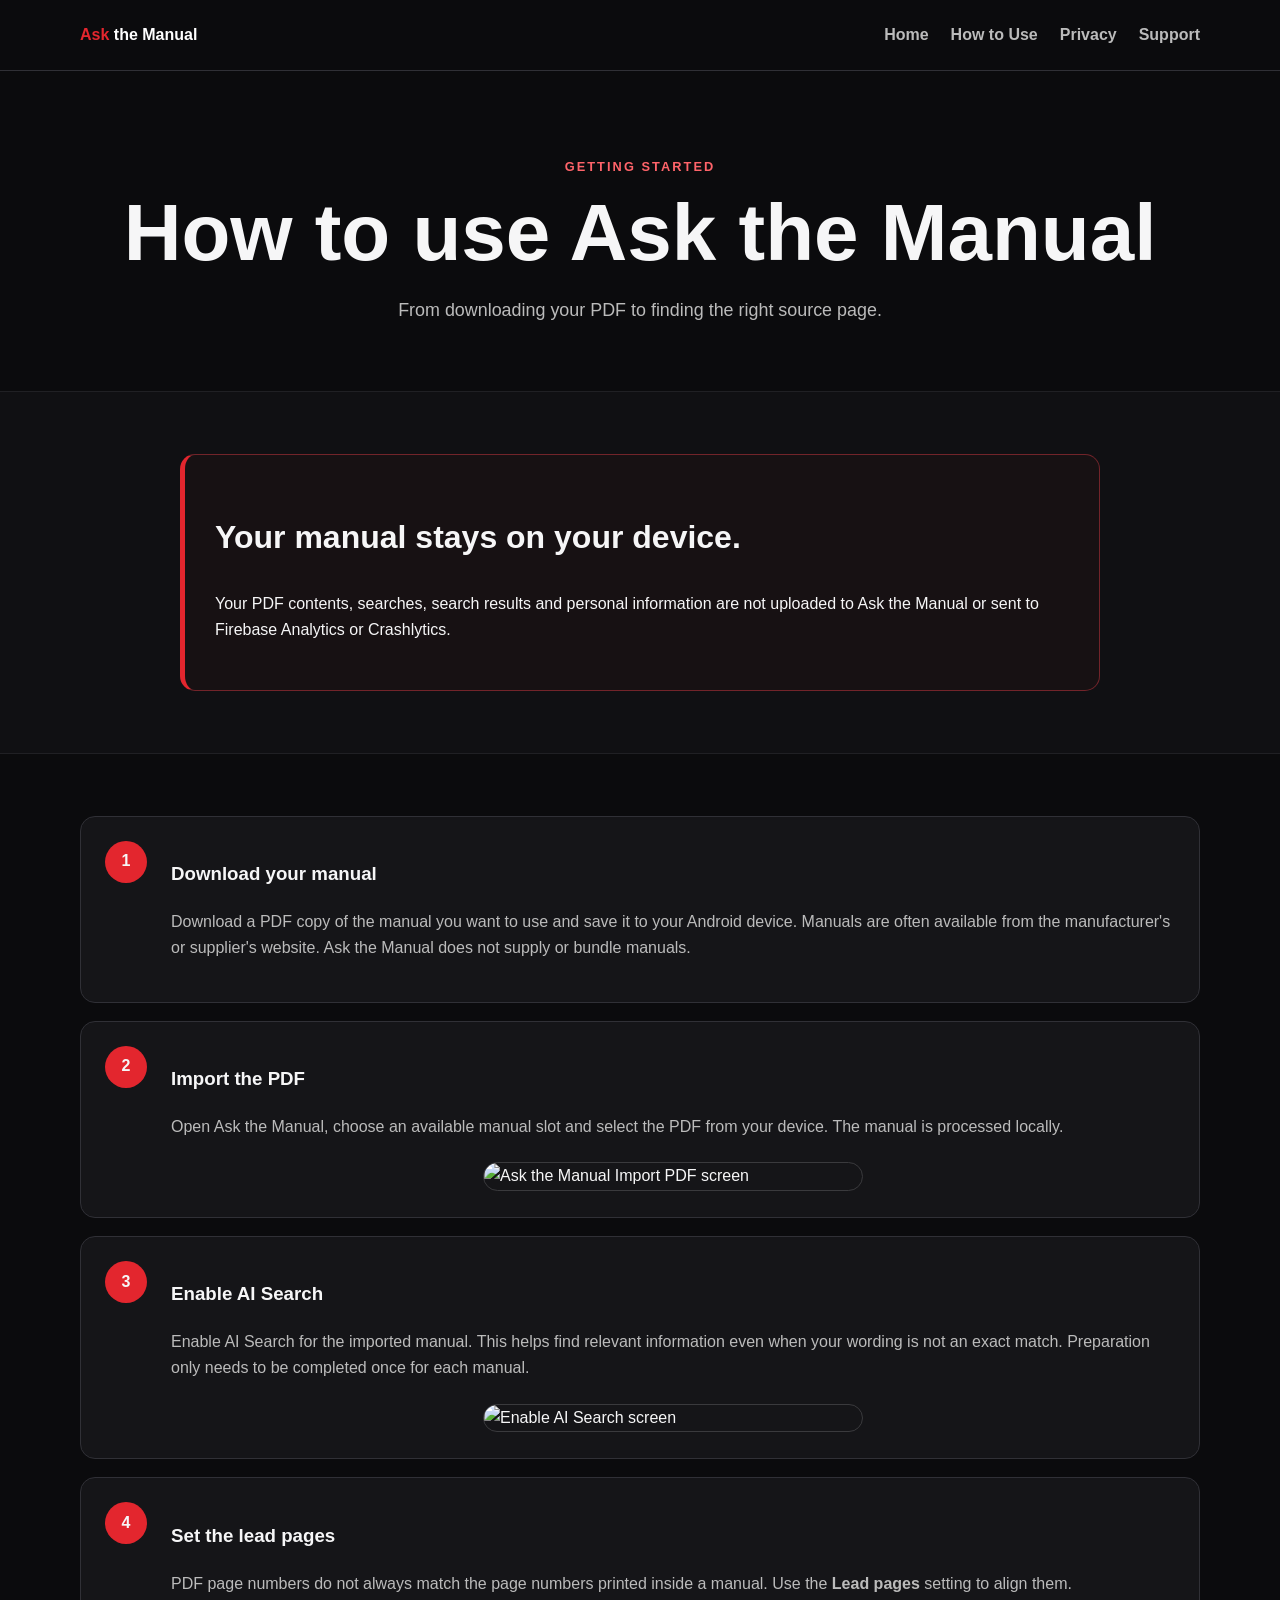
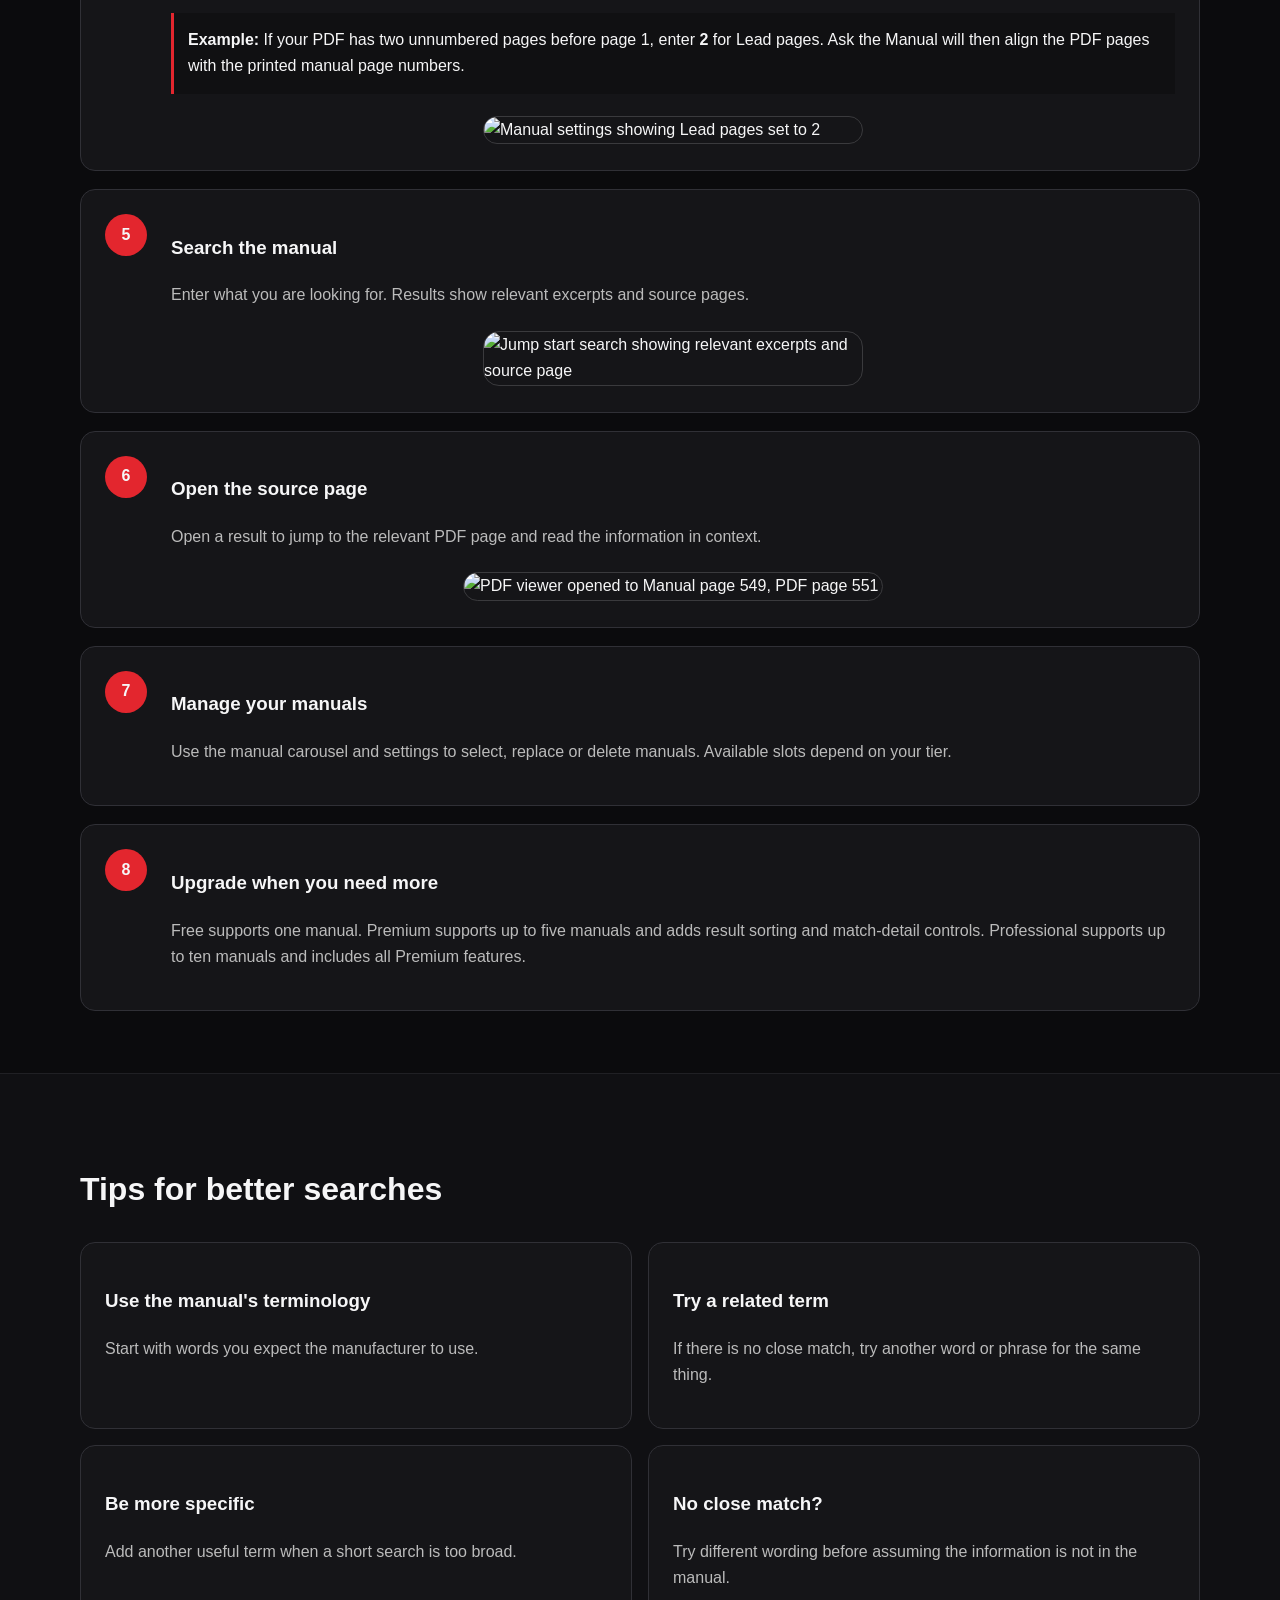
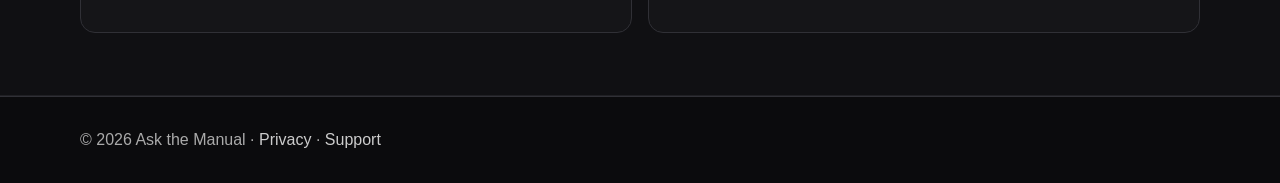
==== commit 4ade45b0: "Add files via upload" ====
--- a/how-to-use/index.html
+++ b/how-to-use/index.html
@@ -1,14 +1,17 @@
-<!doctype html><html lang="en"><head><meta charset="utf-8"><meta name="viewport" content="width=device-width,initial-scale=1"><title>How to Use | Ask the Manual</title><link rel="stylesheet" href="/styles.css"></head><body>
+<!doctype html><html lang="en"><head><meta charset="utf-8"><meta name="viewport" content="width=device-width,initial-scale=1"><title>How to Use | Ask the Manual</title><link rel="stylesheet" href="/styles.css"><style>
+.howto-shot{display:block;width:min(100%,380px);height:auto;margin:22px auto 2px;border:1px solid #3a3a3d;border-radius:16px}
+.howto-shot.source{width:min(100%,420px)}
+</style></head><body>
 <header><div class="wrap nav"><a class="brand" href="/"><span>Ask</span> the Manual</a><nav><a href="/">Home</a><a href="/how-to-use/">How to Use</a><a href="/privacy/">Privacy</a><a href="/support/">Support</a></nav></div></header><main>
 <section class="hero"><div class="wrap"><div class="eyebrow">Getting started</div><h1>How to use Ask the Manual</h1><p class="lead">From downloading your PDF to finding the right source page.</p></div></section>
 <section class="alt"><div class="wrap"><div class="privacybox"><h2>Your manual stays on your device.</h2><p>Your PDF contents, searches, search results and personal information are not uploaded to Ask the Manual or sent to Firebase Analytics or Crashlytics.</p></div></div></section>
 <section><div class="wrap"><div class="steps">
 <div class="step"><div class="num">1</div><div><h3>Download your manual</h3><p>Download a PDF copy of the manual you want to use and save it to your Android device. Manuals are often available from the manufacturer's or supplier's website. Ask the Manual does not supply or bundle manuals.</p></div></div>
-<div class="step"><div class="num">2</div><div><h3>Import the PDF</h3><p>Open Ask the Manual, choose an available manual slot and select the PDF from your device. The manual is processed locally.</p><div class="shot">App screenshot to be added</div></div></div>
-<div class="step"><div class="num">3</div><div><h3>Enable AI Search</h3><p>Enable AI Search for the imported manual. This helps find relevant information even when your wording is not an exact match. Preparation only needs to be completed once for each manual.</p><div class="shot">App screenshot to be added</div></div></div>
-<div class="step"><div class="num">4</div><div><h3>Search the manual</h3><p>Enter what you are looking for. Results show relevant excerpts and source pages.</p><div class="shot">App screenshot to be added</div></div></div>
-<div class="step"><div class="num">5</div><div><h3>Open the source page</h3><p>Open a result to jump to the relevant PDF page and read the information in context.</p><div class="shot">App screenshot to be added</div></div></div>
-<div class="step"><div class="num">6</div><div><h3>Set the lead pages</h3><p>PDF page numbers do not always match the page numbers printed inside a manual. Use the <strong>Lead pages</strong> setting to align them.</p><div class="example"><strong>Example:</strong> If your PDF has two unnumbered pages before page 1, enter <strong>2</strong> for Lead pages. Ask the Manual will then align the PDF pages with the printed manual page numbers.</div><div class="shot">App screenshot to be added</div></div></div>
+<div class="step"><div class="num">2</div><div><h3>Import the PDF</h3><p>Open Ask the Manual, choose an available manual slot and select the PDF from your device. The manual is processed locally.</p><img class="howto-shot" src="/images/how-to-use/02-import-pdf.jpg" alt="Ask the Manual Import PDF screen"></div></div>
+<div class="step"><div class="num">3</div><div><h3>Enable AI Search</h3><p>Enable AI Search for the imported manual. This helps find relevant information even when your wording is not an exact match. Preparation only needs to be completed once for each manual.</p><img class="howto-shot" src="/images/how-to-use/03-enable-ai-search.jpg" alt="Enable AI Search screen"></div></div>
+<div class="step"><div class="num">4</div><div><h3>Set the lead pages</h3><p>PDF page numbers do not always match the page numbers printed inside a manual. Use the <strong>Lead pages</strong> setting to align them.</p><div class="example"><strong>Example:</strong> If your PDF has two unnumbered pages before page 1, enter <strong>2</strong> for Lead pages. Ask the Manual will then align the PDF pages with the printed manual page numbers.</div><img class="howto-shot" src="/images/how-to-use/04-lead-pages.jpg" alt="Manual settings showing Lead pages set to 2"></div></div>
+<div class="step"><div class="num">5</div><div><h3>Search the manual</h3><p>Enter what you are looking for. Results show relevant excerpts and source pages.</p><img class="howto-shot" src="/images/how-to-use/05-search-results.jpg" alt="Jump start search showing relevant excerpts and source page"></div></div>
+<div class="step"><div class="num">6</div><div><h3>Open the source page</h3><p>Open a result to jump to the relevant PDF page and read the information in context.</p><img class="howto-shot source" src="/images/how-to-use/06-open-source-page.jpg" alt="PDF viewer opened to Manual page 549, PDF page 551"></div></div>
 <div class="step"><div class="num">7</div><div><h3>Manage your manuals</h3><p>Use the manual carousel and settings to select, replace or delete manuals. Available slots depend on your tier.</p></div></div>
 <div class="step"><div class="num">8</div><div><h3>Upgrade when you need more</h3><p>Free supports one manual. Premium supports up to five manuals and adds result sorting and match-detail controls. Professional supports up to ten manuals and includes all Premium features.</p></div></div>
 </div></div></section>
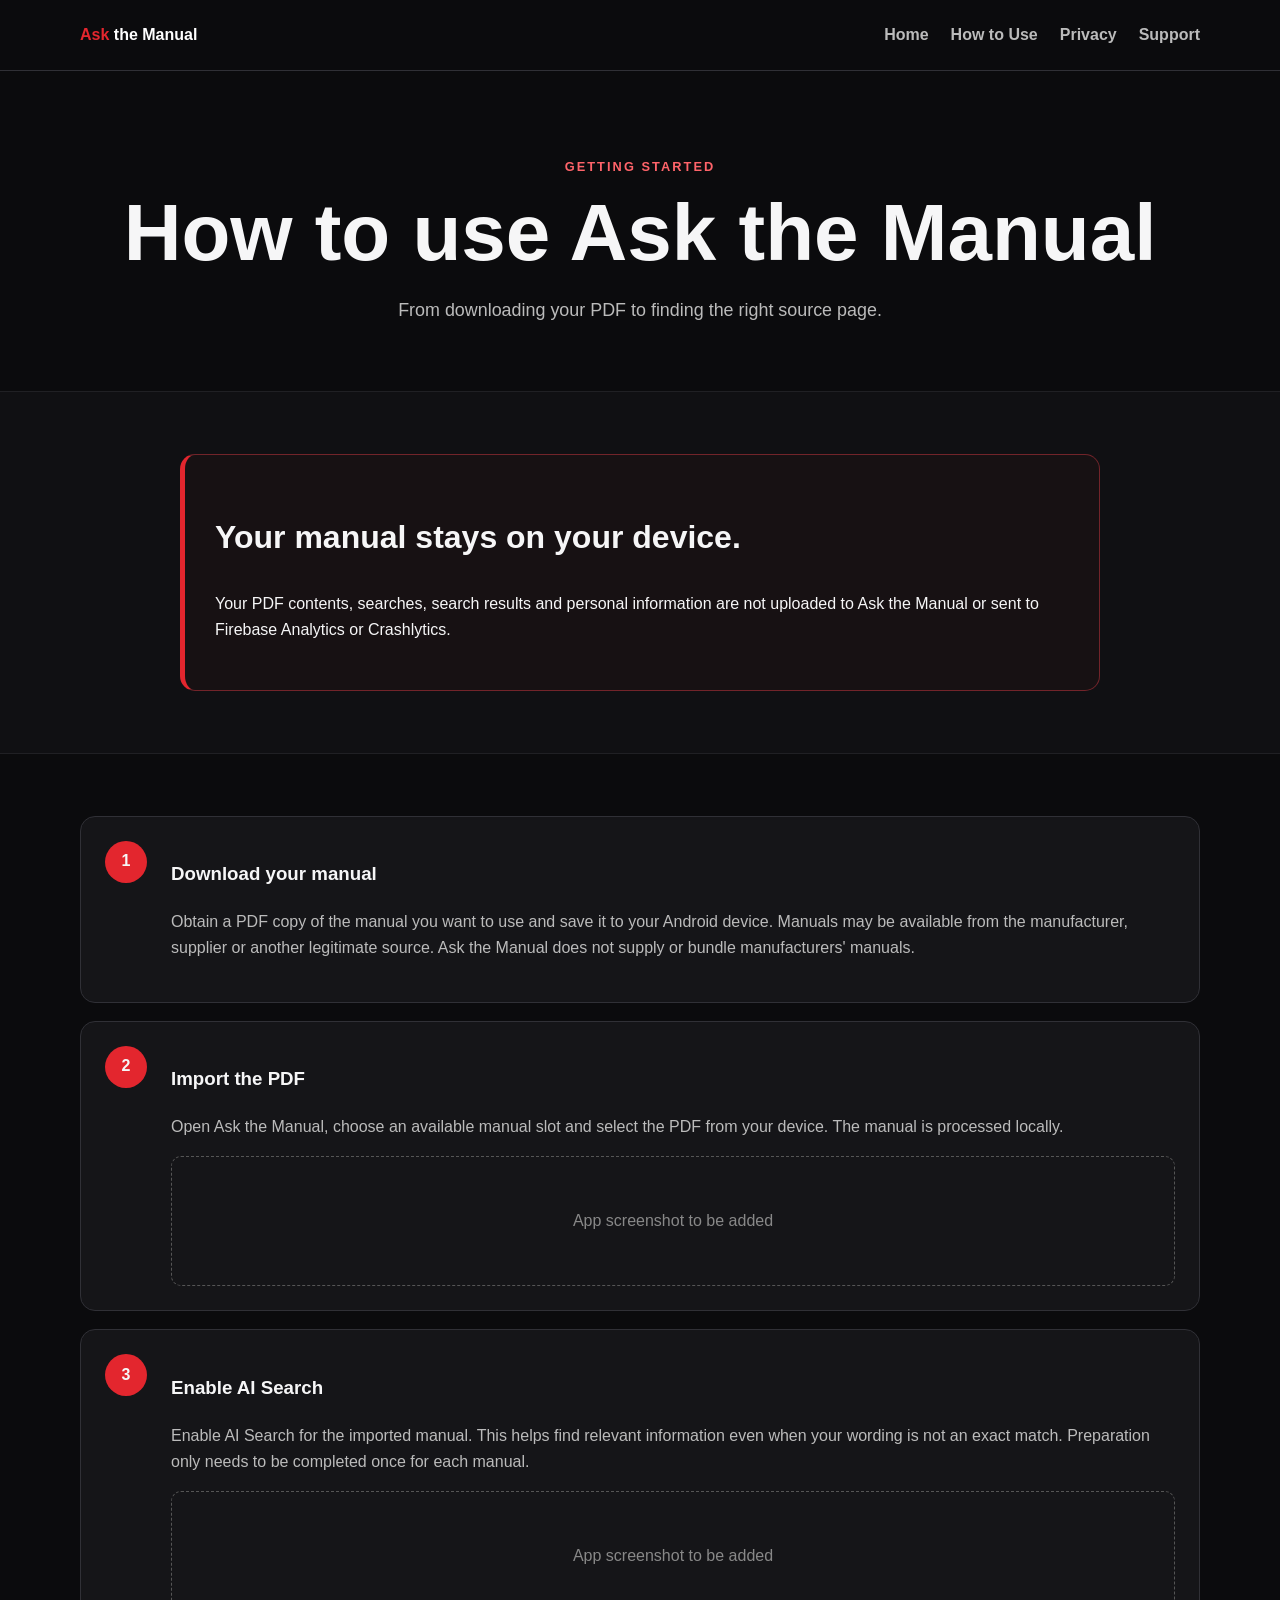
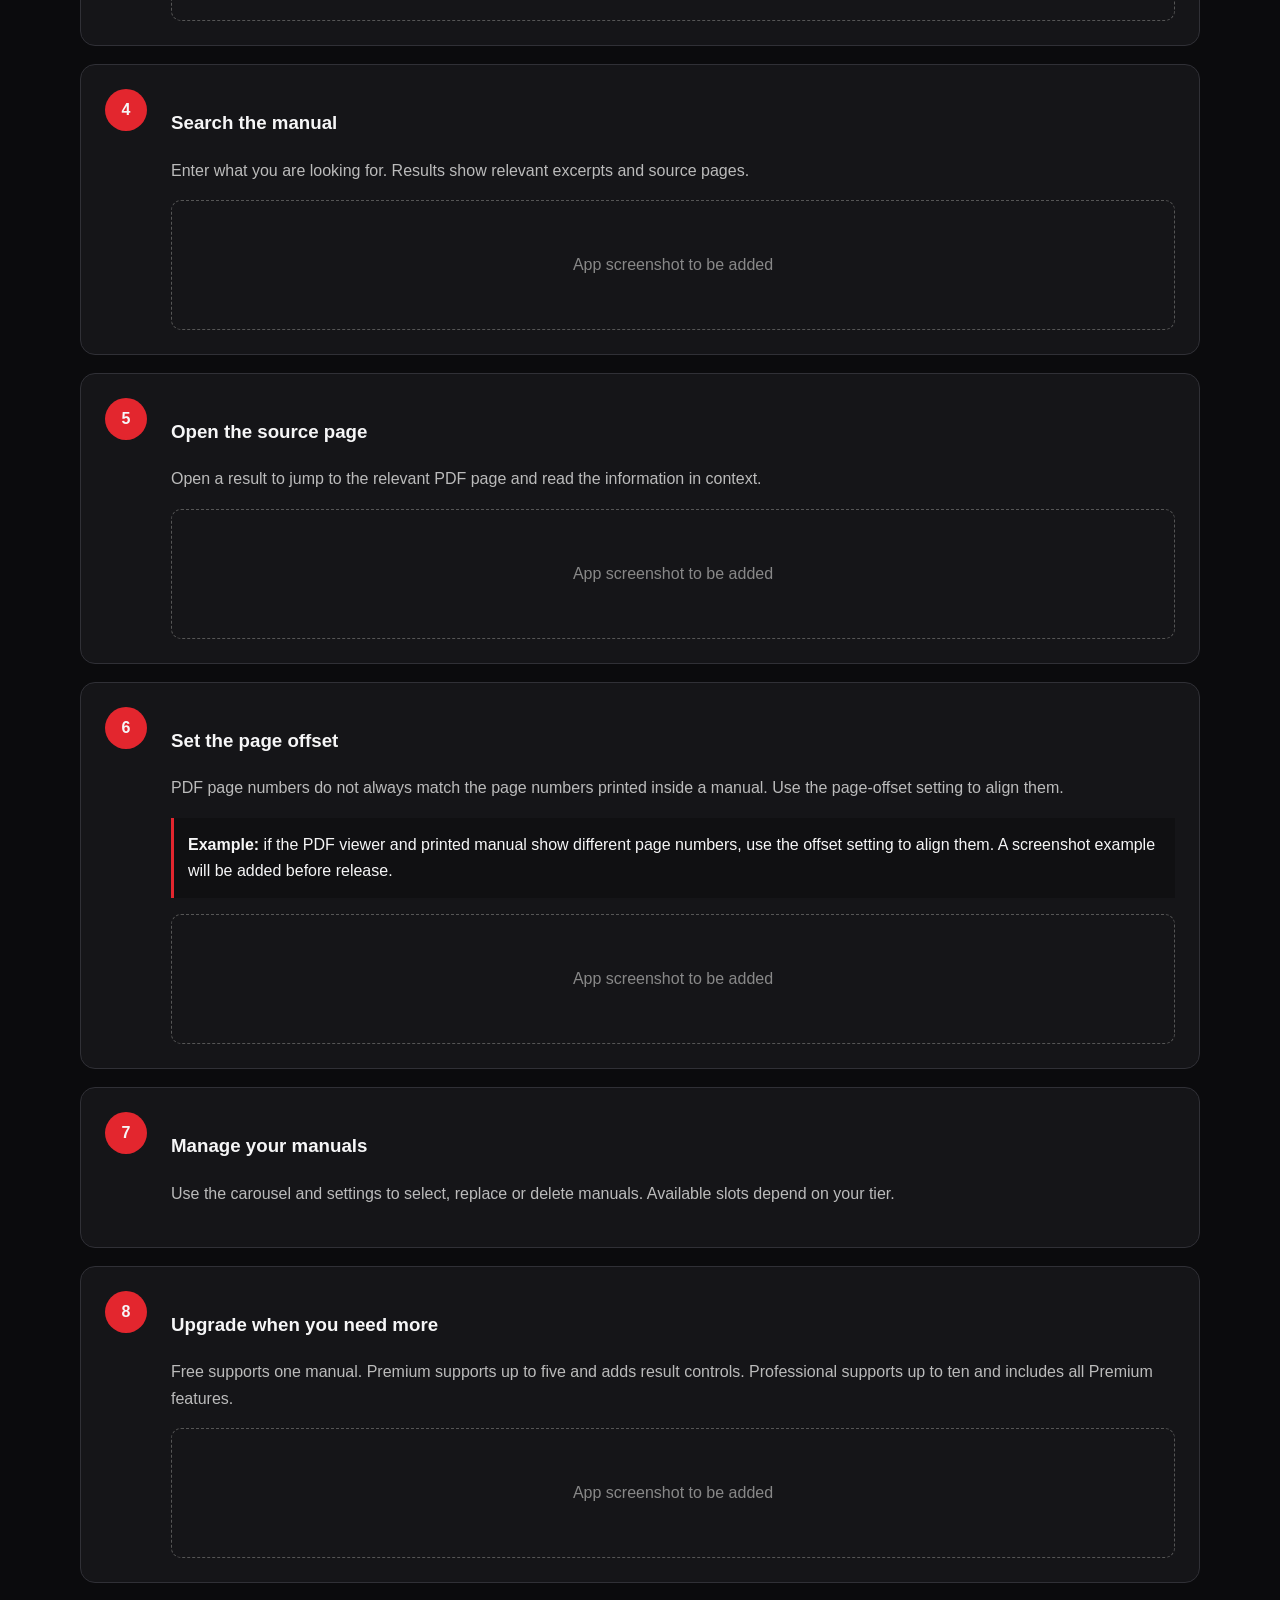
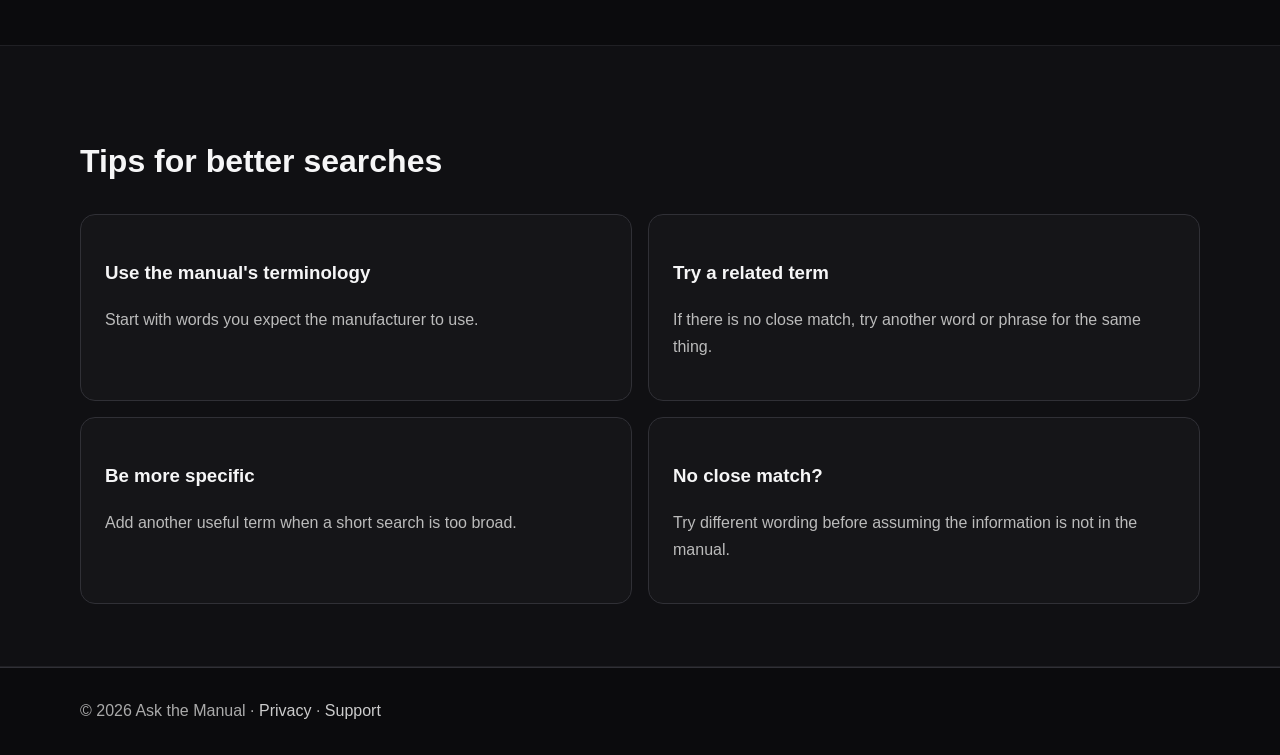
==== commit 854174a1: "Add files via upload" ====
--- a/how-to-use/index.html
+++ b/how-to-use/index.html
@@ -1,19 +1,2 @@
-<!doctype html><html lang="en"><head><meta charset="utf-8"><meta name="viewport" content="width=device-width,initial-scale=1"><title>How to Use | Ask the Manual</title><link rel="stylesheet" href="/styles.css"><style>
-.howto-shot{display:block;width:min(100%,380px);height:auto;margin:22px auto 2px;border:1px solid #3a3a3d;border-radius:16px}
-.howto-shot.source{width:min(100%,420px)}
-</style></head><body>
-<header><div class="wrap nav"><a class="brand" href="/"><span>Ask</span> the Manual</a><nav><a href="/">Home</a><a href="/how-to-use/">How to Use</a><a href="/privacy/">Privacy</a><a href="/support/">Support</a></nav></div></header><main>
-<section class="hero"><div class="wrap"><div class="eyebrow">Getting started</div><h1>How to use Ask the Manual</h1><p class="lead">From downloading your PDF to finding the right source page.</p></div></section>
-<section class="alt"><div class="wrap"><div class="privacybox"><h2>Your manual stays on your device.</h2><p>Your PDF contents, searches, search results and personal information are not uploaded to Ask the Manual or sent to Firebase Analytics or Crashlytics.</p></div></div></section>
-<section><div class="wrap"><div class="steps">
-<div class="step"><div class="num">1</div><div><h3>Download your manual</h3><p>Download a PDF copy of the manual you want to use and save it to your Android device. Manuals are often available from the manufacturer's or supplier's website. Ask the Manual does not supply or bundle manuals.</p></div></div>
-<div class="step"><div class="num">2</div><div><h3>Import the PDF</h3><p>Open Ask the Manual, choose an available manual slot and select the PDF from your device. The manual is processed locally.</p><img class="howto-shot" src="/images/how-to-use/02-import-pdf.jpg" alt="Ask the Manual Import PDF screen"></div></div>
-<div class="step"><div class="num">3</div><div><h3>Enable AI Search</h3><p>Enable AI Search for the imported manual. This helps find relevant information even when your wording is not an exact match. Preparation only needs to be completed once for each manual.</p><img class="howto-shot" src="/images/how-to-use/03-enable-ai-search.jpg" alt="Enable AI Search screen"></div></div>
-<div class="step"><div class="num">4</div><div><h3>Set the lead pages</h3><p>PDF page numbers do not always match the page numbers printed inside a manual. Use the <strong>Lead pages</strong> setting to align them.</p><div class="example"><strong>Example:</strong> If your PDF has two unnumbered pages before page 1, enter <strong>2</strong> for Lead pages. Ask the Manual will then align the PDF pages with the printed manual page numbers.</div><img class="howto-shot" src="/images/how-to-use/04-lead-pages.jpg" alt="Manual settings showing Lead pages set to 2"></div></div>
-<div class="step"><div class="num">5</div><div><h3>Search the manual</h3><p>Enter what you are looking for. Results show relevant excerpts and source pages.</p><img class="howto-shot" src="/images/how-to-use/05-search-results.jpg" alt="Jump start search showing relevant excerpts and source page"></div></div>
-<div class="step"><div class="num">6</div><div><h3>Open the source page</h3><p>Open a result to jump to the relevant PDF page and read the information in context.</p><img class="howto-shot source" src="/images/how-to-use/06-open-source-page.jpg" alt="PDF viewer opened to Manual page 549, PDF page 551"></div></div>
-<div class="step"><div class="num">7</div><div><h3>Manage your manuals</h3><p>Use the manual carousel and settings to select, replace or delete manuals. Available slots depend on your tier.</p></div></div>
-<div class="step"><div class="num">8</div><div><h3>Upgrade when you need more</h3><p>Free supports one manual. Premium supports up to five manuals and adds result sorting and match-detail controls. Professional supports up to ten manuals and includes all Premium features.</p></div></div>
-</div></div></section>
-<section class="alt"><div class="wrap"><h2>Tips for better searches</h2><div class="tips"><div class="tip"><h3>Use the manual's terminology</h3><p>Start with words you expect the manufacturer to use.</p></div><div class="tip"><h3>Try a related term</h3><p>If there is no close match, try another word or phrase for the same thing.</p></div><div class="tip"><h3>Be more specific</h3><p>Add another useful term when a short search is too broad.</p></div><div class="tip"><h3>No close match?</h3><p>Try different wording before assuming the information is not in the manual.</p></div></div></div></section></main>
-<footer><div class="wrap">© 2026 Ask the Manual · <a href="/privacy/">Privacy</a> · <a href="/support/">Support</a></div></footer></body></html>+<!doctype html><html lang="en"><head><meta charset="utf-8"><meta name="viewport" content="width=device-width,initial-scale=1"><title>How to Use | Ask the Manual</title><link rel="stylesheet" href="/styles.css">  <link rel="canonical" href="https://askthemanualapp.com/how-to-use/">
+</head><body><header><div class="wrap nav"><a class="brand" href="/"><span>Ask</span> the Manual</a><nav><a href="/">Home</a><a href="/how-to-use/">How to Use</a><a href="/privacy/">Privacy</a><a href="/support/">Support</a></nav></div></header><main><section class="hero"><div class="wrap"><div class="eyebrow">Getting started</div><h1>How to use Ask the Manual</h1><p class="lead">From downloading your PDF to finding the right source page.</p></div></section><section class="alt"><div class="wrap"><div class="privacybox"><h2>Your manual stays on your device.</h2><p>Your PDF contents, searches, search results and personal information are not uploaded to Ask the Manual or sent to Firebase Analytics or Crashlytics.</p></div></div></section><section><div class="wrap"><div class="steps"><div class="step"><div class="num">1</div><div><h3>Download your manual</h3><p>Obtain a PDF copy of the manual you want to use and save it to your Android device. Manuals may be available from the manufacturer, supplier or another legitimate source. Ask the Manual does not supply or bundle manufacturers' manuals.</p></div></div><div class="step"><div class="num">2</div><div><h3>Import the PDF</h3><p>Open Ask the Manual, choose an available manual slot and select the PDF from your device. The manual is processed locally.</p><div class="shot">App screenshot to be added</div></div></div><div class="step"><div class="num">3</div><div><h3>Enable AI Search</h3><p>Enable AI Search for the imported manual. This helps find relevant information even when your wording is not an exact match. Preparation only needs to be completed once for each manual.</p><div class="shot">App screenshot to be added</div></div></div><div class="step"><div class="num">4</div><div><h3>Search the manual</h3><p>Enter what you are looking for. Results show relevant excerpts and source pages.</p><div class="shot">App screenshot to be added</div></div></div><div class="step"><div class="num">5</div><div><h3>Open the source page</h3><p>Open a result to jump to the relevant PDF page and read the information in context.</p><div class="shot">App screenshot to be added</div></div></div><div class="step"><div class="num">6</div><div><h3>Set the page offset</h3><p>PDF page numbers do not always match the page numbers printed inside a manual. Use the page-offset setting to align them.</p><div class="example"><strong>Example:</strong> if the PDF viewer and printed manual show different page numbers, use the offset setting to align them. A screenshot example will be added before release.</div><div class="shot">App screenshot to be added</div></div></div><div class="step"><div class="num">7</div><div><h3>Manage your manuals</h3><p>Use the carousel and settings to select, replace or delete manuals. Available slots depend on your tier.</p></div></div><div class="step"><div class="num">8</div><div><h3>Upgrade when you need more</h3><p>Free supports one manual. Premium supports up to five and adds result controls. Professional supports up to ten and includes all Premium features.</p><div class="shot">App screenshot to be added</div></div></div></div></div></section><section class="alt"><div class="wrap"><h2>Tips for better searches</h2><div class="tips"><div class="tip"><h3>Use the manual's terminology</h3><p>Start with words you expect the manufacturer to use.</p></div><div class="tip"><h3>Try a related term</h3><p>If there is no close match, try another word or phrase for the same thing.</p></div><div class="tip"><h3>Be more specific</h3><p>Add another useful term when a short search is too broad.</p></div><div class="tip"><h3>No close match?</h3><p>Try different wording before assuming the information is not in the manual.</p></div></div></div></section></main><footer><div class="wrap">© 2026 Ask the Manual · <a href="/privacy/">Privacy</a> · <a href="/support/">Support</a></div></footer></body></html>
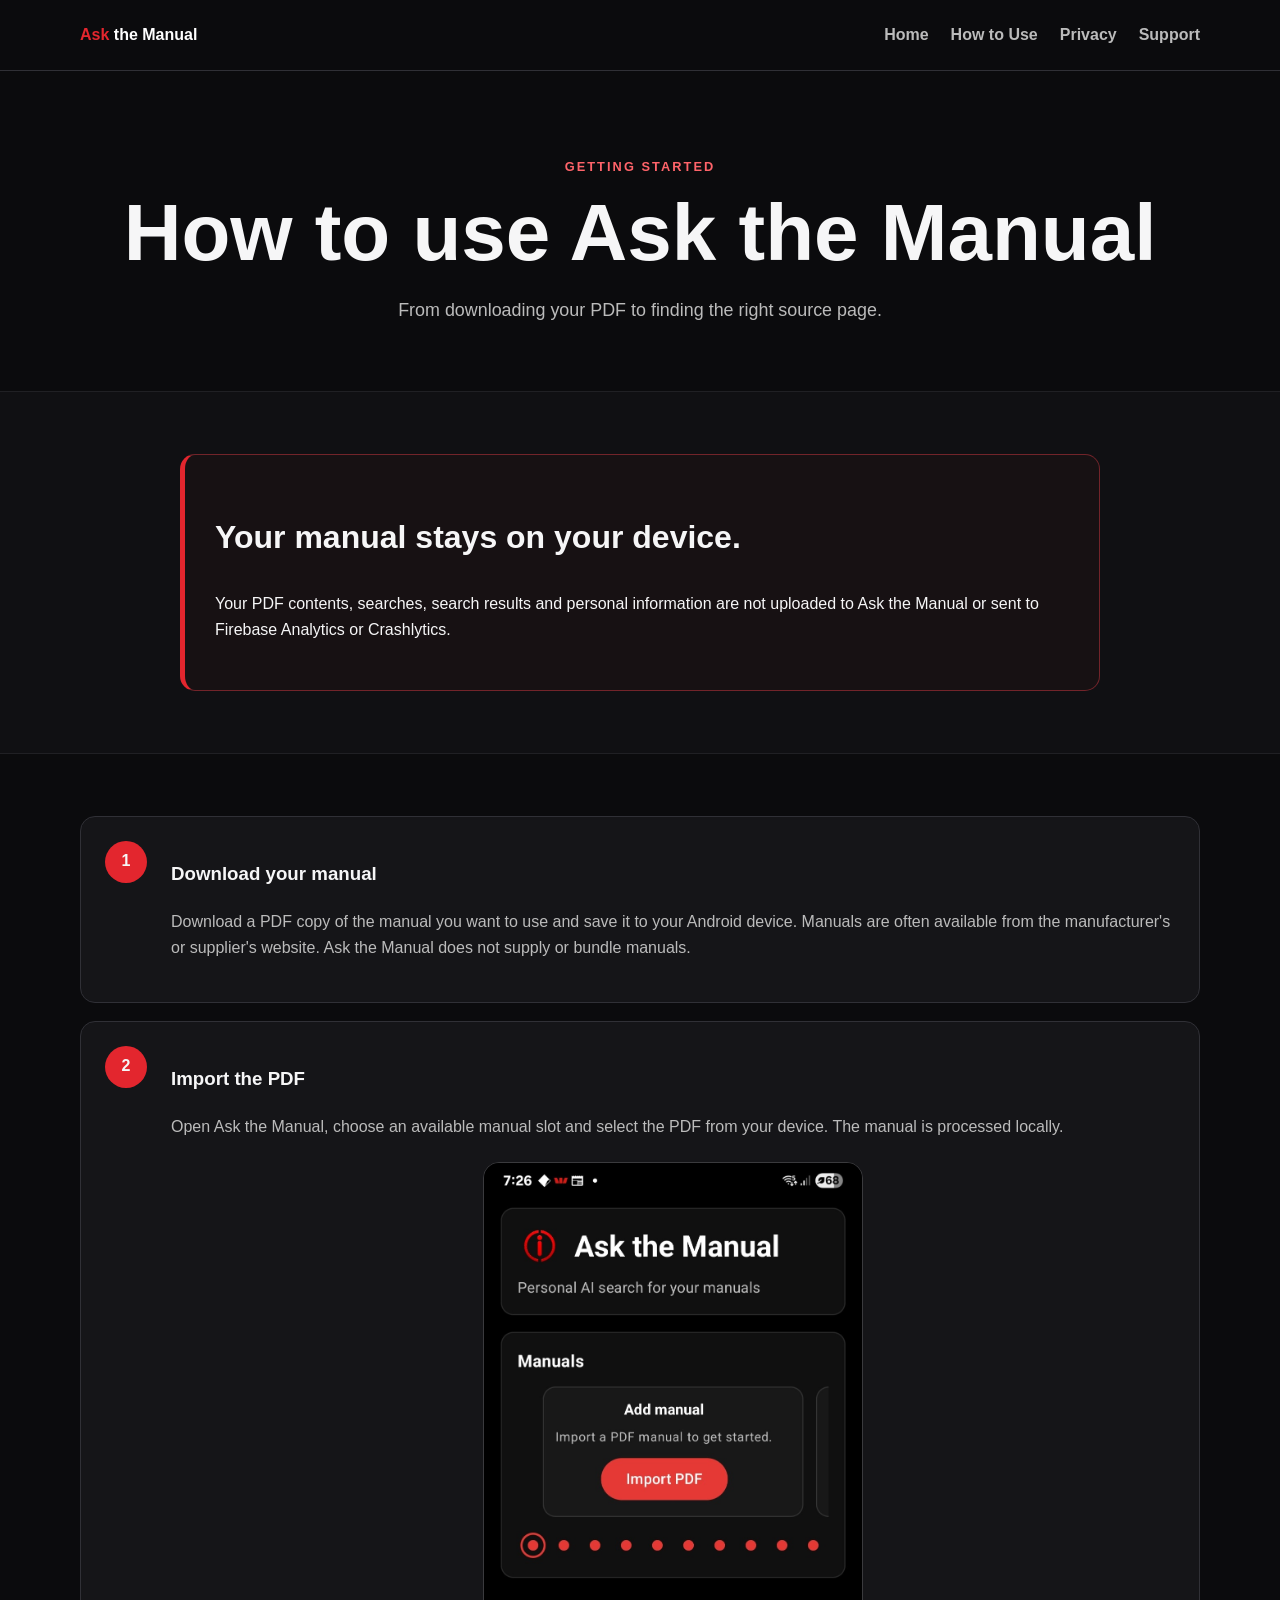
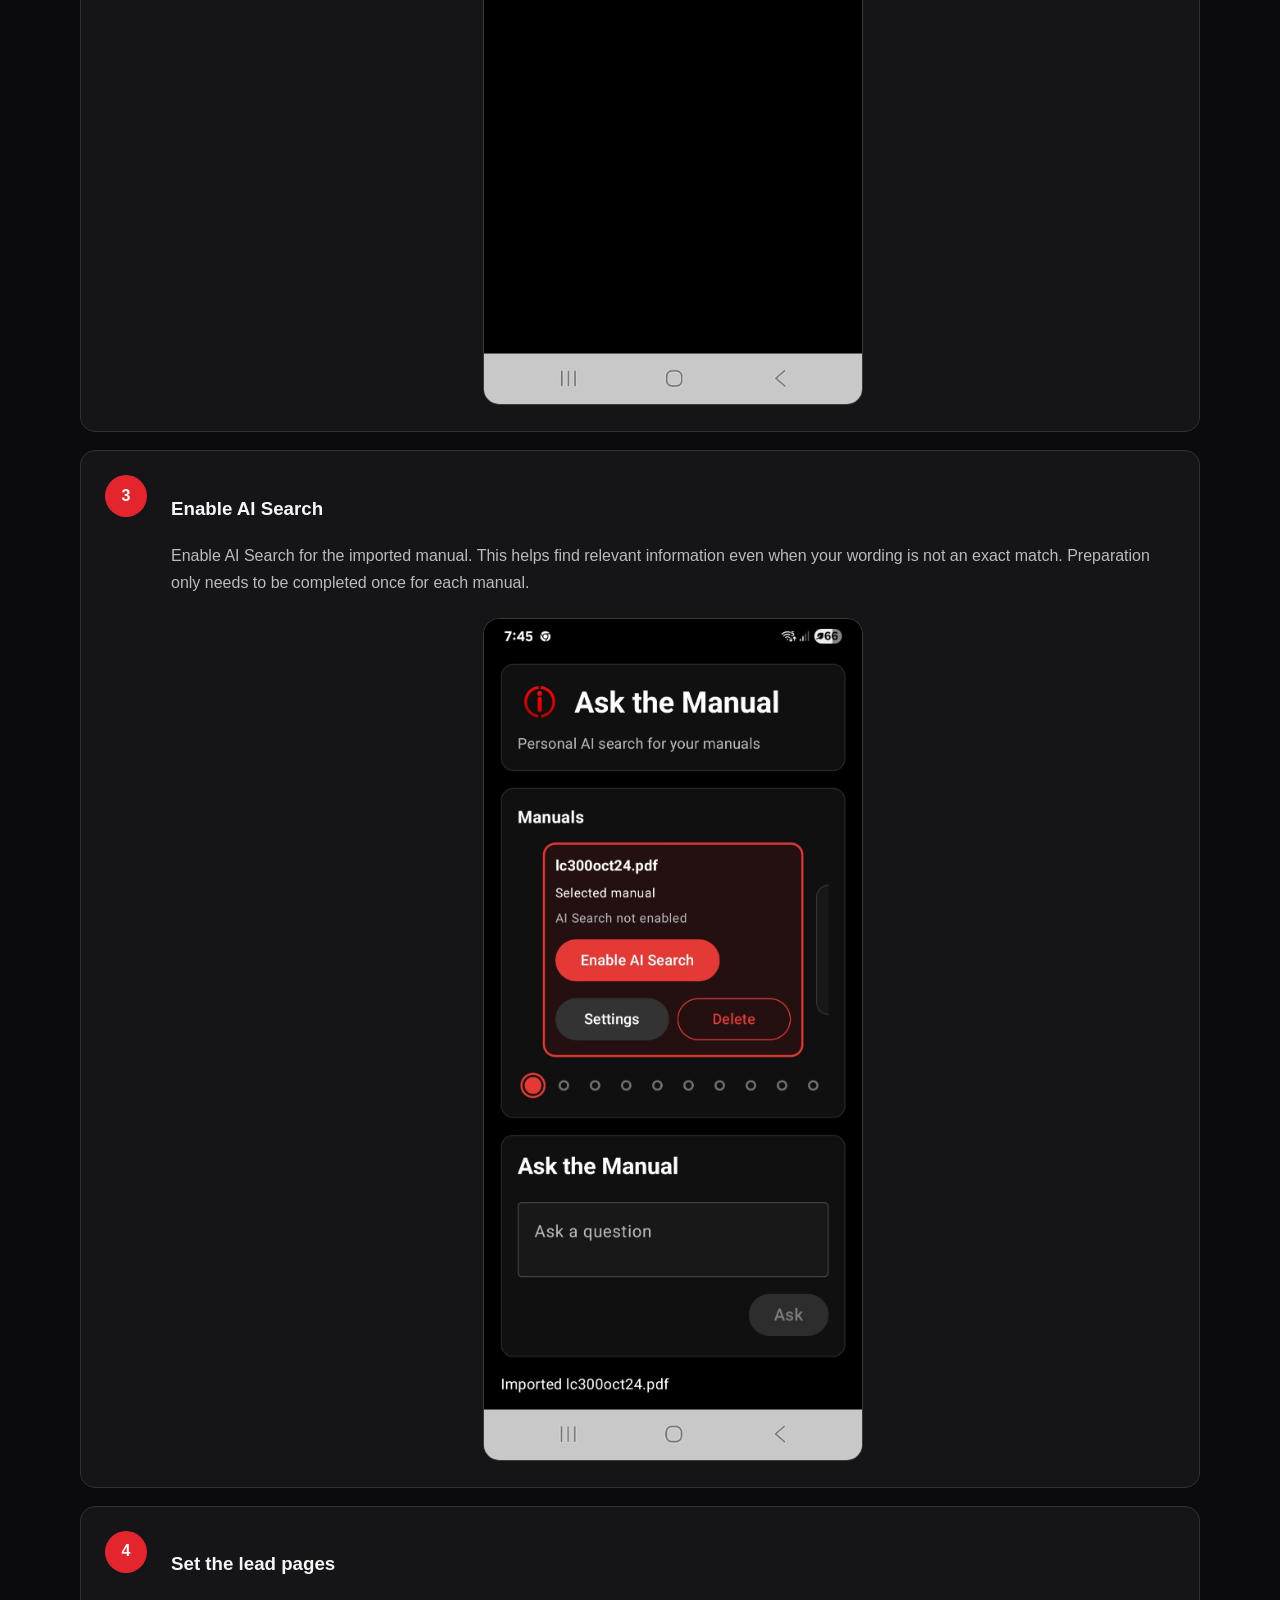
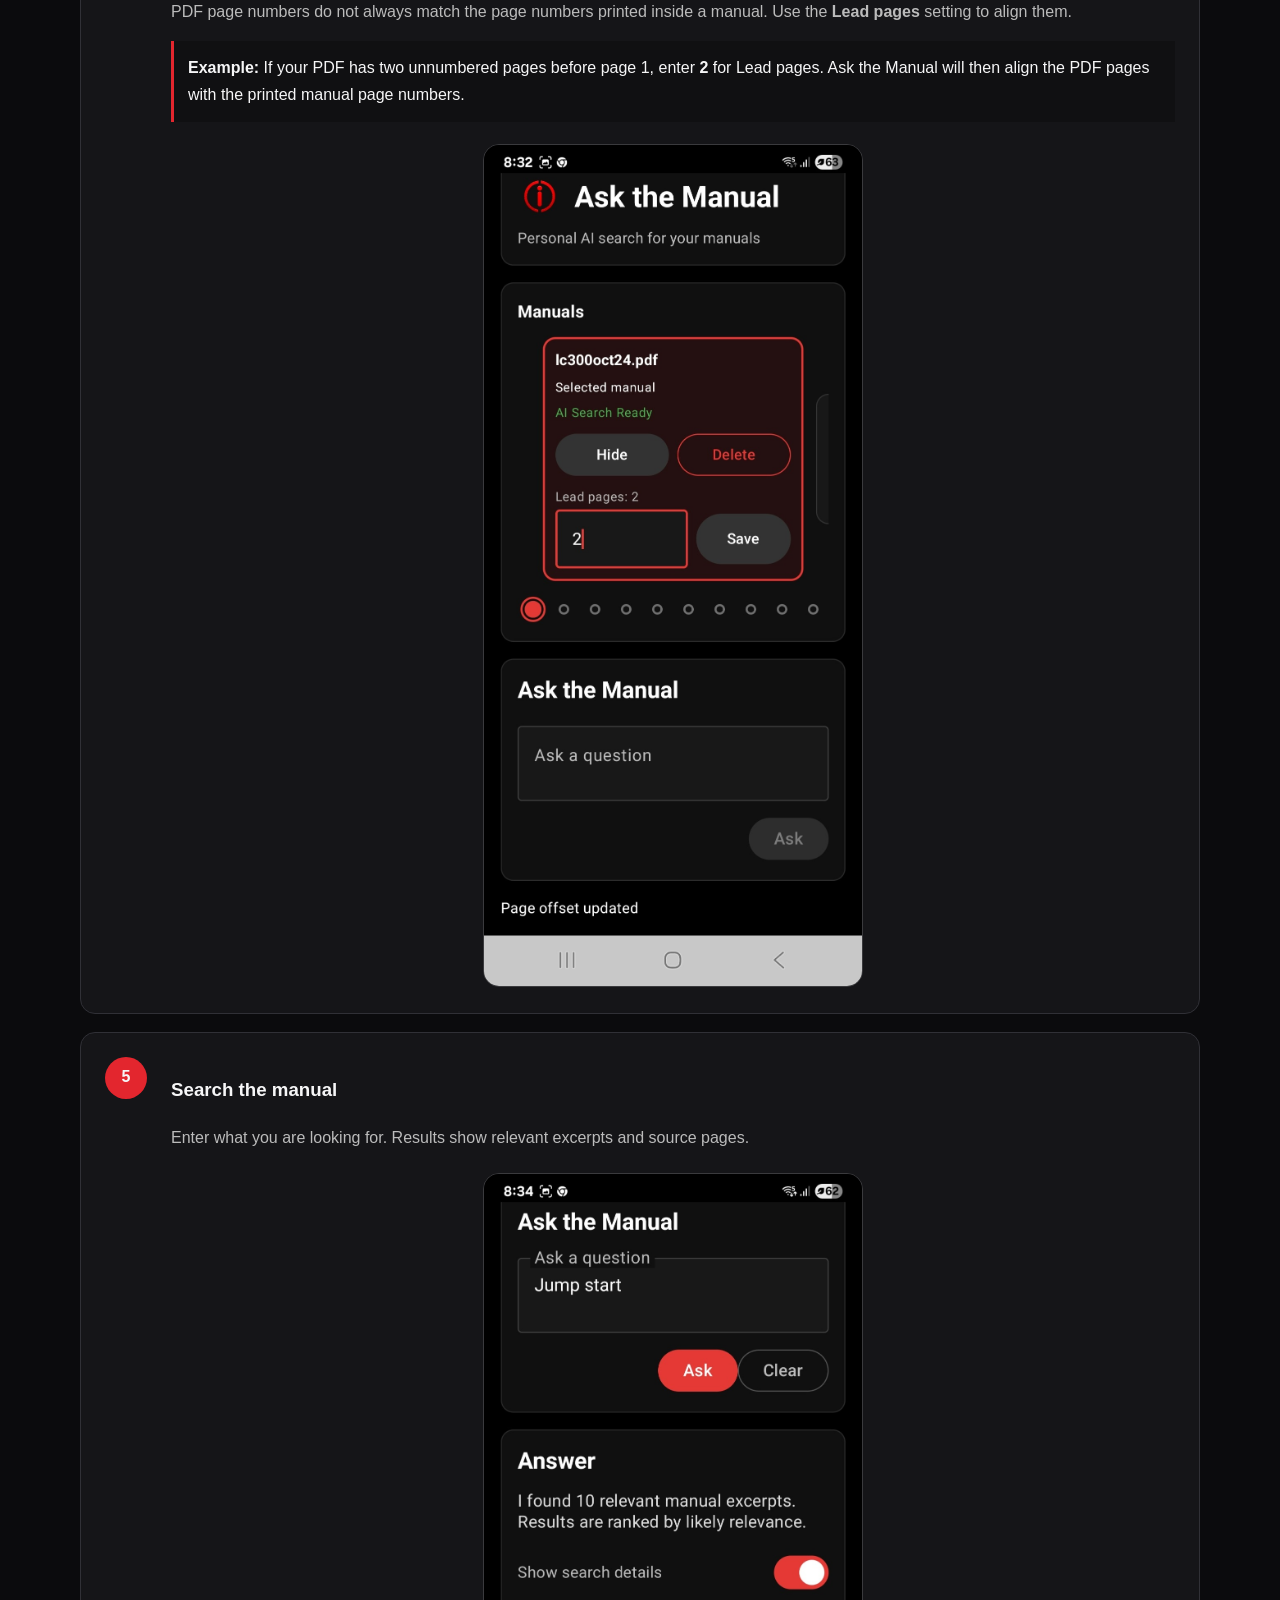
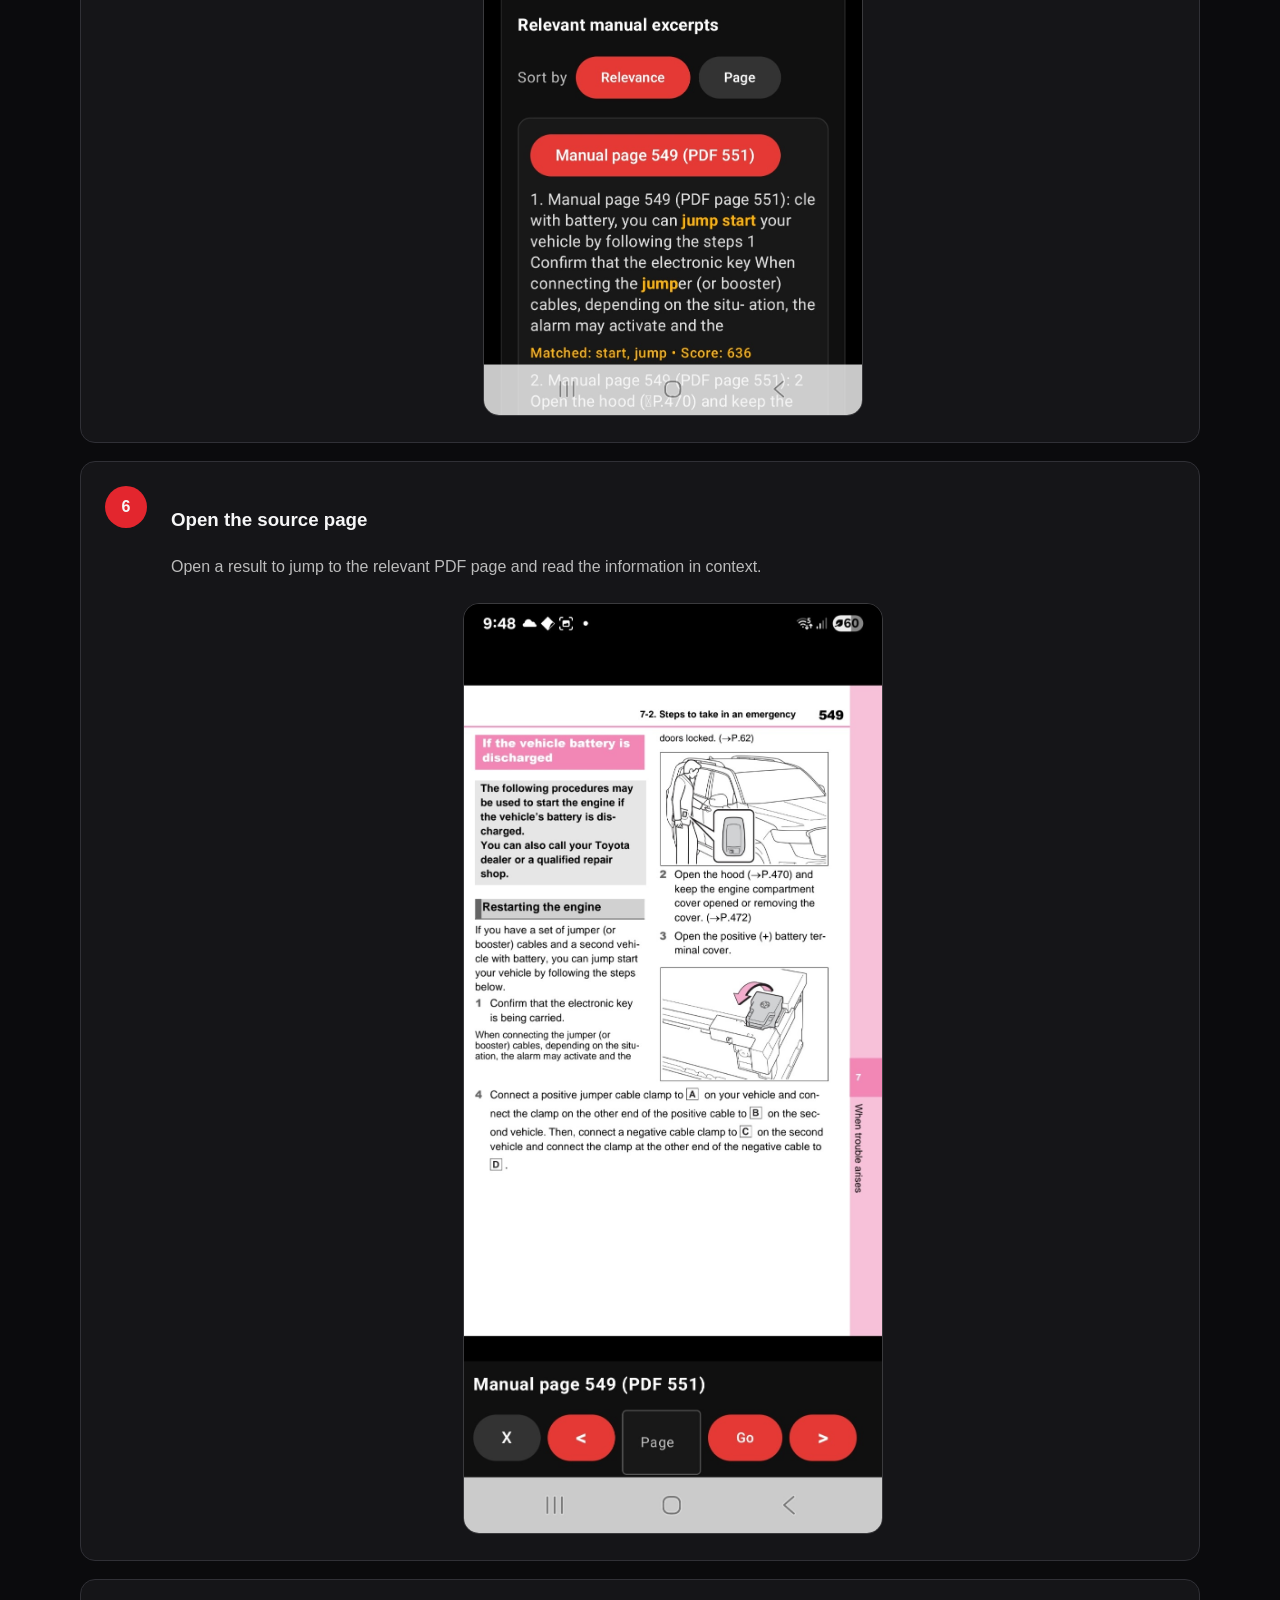
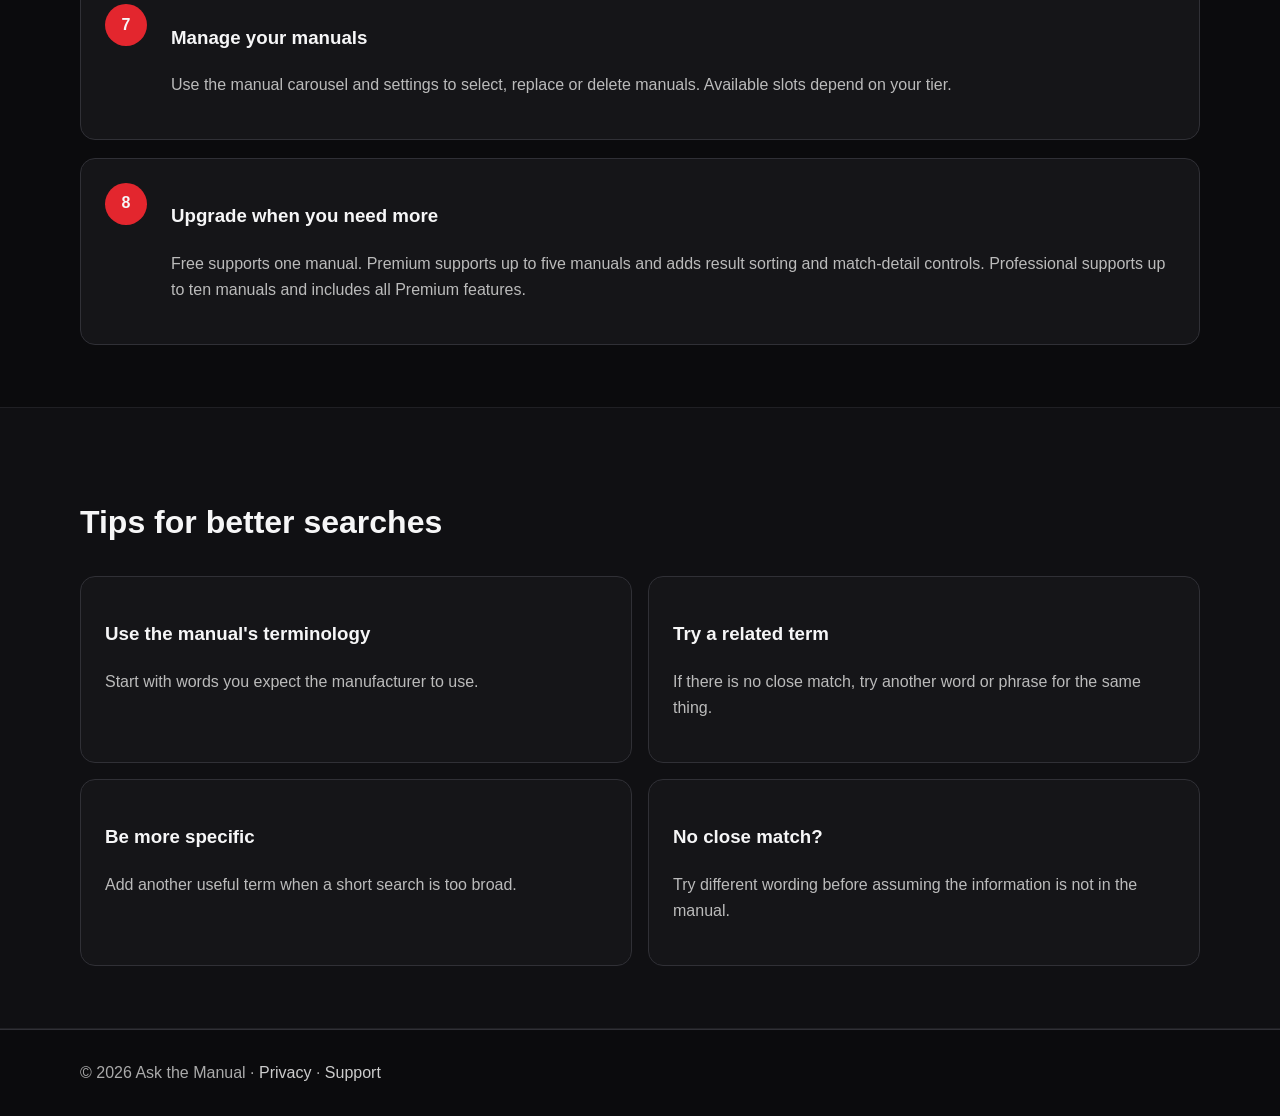
==== commit d201e3c1: "Add files via upload" ====
--- a/how-to-use/index.html
+++ b/how-to-use/index.html
@@ -1,2 +1,19 @@
-<!doctype html><html lang="en"><head><meta charset="utf-8"><meta name="viewport" content="width=device-width,initial-scale=1"><title>How to Use | Ask the Manual</title><link rel="stylesheet" href="/styles.css">  <link rel="canonical" href="https://askthemanualapp.com/how-to-use/">
-</head><body><header><div class="wrap nav"><a class="brand" href="/"><span>Ask</span> the Manual</a><nav><a href="/">Home</a><a href="/how-to-use/">How to Use</a><a href="/privacy/">Privacy</a><a href="/support/">Support</a></nav></div></header><main><section class="hero"><div class="wrap"><div class="eyebrow">Getting started</div><h1>How to use Ask the Manual</h1><p class="lead">From downloading your PDF to finding the right source page.</p></div></section><section class="alt"><div class="wrap"><div class="privacybox"><h2>Your manual stays on your device.</h2><p>Your PDF contents, searches, search results and personal information are not uploaded to Ask the Manual or sent to Firebase Analytics or Crashlytics.</p></div></div></section><section><div class="wrap"><div class="steps"><div class="step"><div class="num">1</div><div><h3>Download your manual</h3><p>Obtain a PDF copy of the manual you want to use and save it to your Android device. Manuals may be available from the manufacturer, supplier or another legitimate source. Ask the Manual does not supply or bundle manufacturers' manuals.</p></div></div><div class="step"><div class="num">2</div><div><h3>Import the PDF</h3><p>Open Ask the Manual, choose an available manual slot and select the PDF from your device. The manual is processed locally.</p><div class="shot">App screenshot to be added</div></div></div><div class="step"><div class="num">3</div><div><h3>Enable AI Search</h3><p>Enable AI Search for the imported manual. This helps find relevant information even when your wording is not an exact match. Preparation only needs to be completed once for each manual.</p><div class="shot">App screenshot to be added</div></div></div><div class="step"><div class="num">4</div><div><h3>Search the manual</h3><p>Enter what you are looking for. Results show relevant excerpts and source pages.</p><div class="shot">App screenshot to be added</div></div></div><div class="step"><div class="num">5</div><div><h3>Open the source page</h3><p>Open a result to jump to the relevant PDF page and read the information in context.</p><div class="shot">App screenshot to be added</div></div></div><div class="step"><div class="num">6</div><div><h3>Set the page offset</h3><p>PDF page numbers do not always match the page numbers printed inside a manual. Use the page-offset setting to align them.</p><div class="example"><strong>Example:</strong> if the PDF viewer and printed manual show different page numbers, use the offset setting to align them. A screenshot example will be added before release.</div><div class="shot">App screenshot to be added</div></div></div><div class="step"><div class="num">7</div><div><h3>Manage your manuals</h3><p>Use the carousel and settings to select, replace or delete manuals. Available slots depend on your tier.</p></div></div><div class="step"><div class="num">8</div><div><h3>Upgrade when you need more</h3><p>Free supports one manual. Premium supports up to five and adds result controls. Professional supports up to ten and includes all Premium features.</p><div class="shot">App screenshot to be added</div></div></div></div></div></section><section class="alt"><div class="wrap"><h2>Tips for better searches</h2><div class="tips"><div class="tip"><h3>Use the manual's terminology</h3><p>Start with words you expect the manufacturer to use.</p></div><div class="tip"><h3>Try a related term</h3><p>If there is no close match, try another word or phrase for the same thing.</p></div><div class="tip"><h3>Be more specific</h3><p>Add another useful term when a short search is too broad.</p></div><div class="tip"><h3>No close match?</h3><p>Try different wording before assuming the information is not in the manual.</p></div></div></div></section></main><footer><div class="wrap">© 2026 Ask the Manual · <a href="/privacy/">Privacy</a> · <a href="/support/">Support</a></div></footer></body></html>+<!doctype html><html lang="en"><head><meta charset="utf-8"><meta name="viewport" content="width=device-width,initial-scale=1"><title>How to Use | Ask the Manual</title><link rel="stylesheet" href="/styles.css"><link rel="canonical" href="https://askthemanualapp.com/how-to-use/"><style>
+.howto-shot{display:block;width:min(100%,380px);height:auto;margin:22px auto 2px;border:1px solid #3a3a3d;border-radius:16px}
+.howto-shot.source{width:min(100%,420px)}
+</style></head><body>
+<header><div class="wrap nav"><a class="brand" href="/"><span>Ask</span> the Manual</a><nav><a href="/">Home</a><a href="/how-to-use/">How to Use</a><a href="/privacy/">Privacy</a><a href="/support/">Support</a></nav></div></header><main>
+<section class="hero"><div class="wrap"><div class="eyebrow">Getting started</div><h1>How to use Ask the Manual</h1><p class="lead">From downloading your PDF to finding the right source page.</p></div></section>
+<section class="alt"><div class="wrap"><div class="privacybox"><h2>Your manual stays on your device.</h2><p>Your PDF contents, searches, search results and personal information are not uploaded to Ask the Manual or sent to Firebase Analytics or Crashlytics.</p></div></div></section>
+<section><div class="wrap"><div class="steps">
+<div class="step"><div class="num">1</div><div><h3>Download your manual</h3><p>Download a PDF copy of the manual you want to use and save it to your Android device. Manuals are often available from the manufacturer's or supplier's website. Ask the Manual does not supply or bundle manuals.</p></div></div>
+<div class="step"><div class="num">2</div><div><h3>Import the PDF</h3><p>Open Ask the Manual, choose an available manual slot and select the PDF from your device. The manual is processed locally.</p><img class="howto-shot" src="/images/how-to-use/02-import-pdf.jpg" alt="Ask the Manual Import PDF screen"></div></div>
+<div class="step"><div class="num">3</div><div><h3>Enable AI Search</h3><p>Enable AI Search for the imported manual. This helps find relevant information even when your wording is not an exact match. Preparation only needs to be completed once for each manual.</p><img class="howto-shot" src="/images/how-to-use/03-enable-ai-search.jpg" alt="Enable AI Search screen"></div></div>
+<div class="step"><div class="num">4</div><div><h3>Set the lead pages</h3><p>PDF page numbers do not always match the page numbers printed inside a manual. Use the <strong>Lead pages</strong> setting to align them.</p><div class="example"><strong>Example:</strong> If your PDF has two unnumbered pages before page 1, enter <strong>2</strong> for Lead pages. Ask the Manual will then align the PDF pages with the printed manual page numbers.</div><img class="howto-shot" src="/images/how-to-use/04-lead-pages.jpg" alt="Manual settings showing Lead pages set to 2"></div></div>
+<div class="step"><div class="num">5</div><div><h3>Search the manual</h3><p>Enter what you are looking for. Results show relevant excerpts and source pages.</p><img class="howto-shot" src="/images/how-to-use/05-search-results.jpg" alt="Jump start search showing relevant excerpts and source page"></div></div>
+<div class="step"><div class="num">6</div><div><h3>Open the source page</h3><p>Open a result to jump to the relevant PDF page and read the information in context.</p><img class="howto-shot source" src="/images/how-to-use/06-open-source-page.jpg" alt="PDF viewer opened to Manual page 549, PDF page 551"></div></div>
+<div class="step"><div class="num">7</div><div><h3>Manage your manuals</h3><p>Use the manual carousel and settings to select, replace or delete manuals. Available slots depend on your tier.</p></div></div>
+<div class="step"><div class="num">8</div><div><h3>Upgrade when you need more</h3><p>Free supports one manual. Premium supports up to five manuals and adds result sorting and match-detail controls. Professional supports up to ten manuals and includes all Premium features.</p></div></div>
+</div></div></section>
+<section class="alt"><div class="wrap"><h2>Tips for better searches</h2><div class="tips"><div class="tip"><h3>Use the manual's terminology</h3><p>Start with words you expect the manufacturer to use.</p></div><div class="tip"><h3>Try a related term</h3><p>If there is no close match, try another word or phrase for the same thing.</p></div><div class="tip"><h3>Be more specific</h3><p>Add another useful term when a short search is too broad.</p></div><div class="tip"><h3>No close match?</h3><p>Try different wording before assuming the information is not in the manual.</p></div></div></div></section></main>
+<footer><div class="wrap">© 2026 Ask the Manual · <a href="/privacy/">Privacy</a> · <a href="/support/">Support</a></div></footer></body></html>
